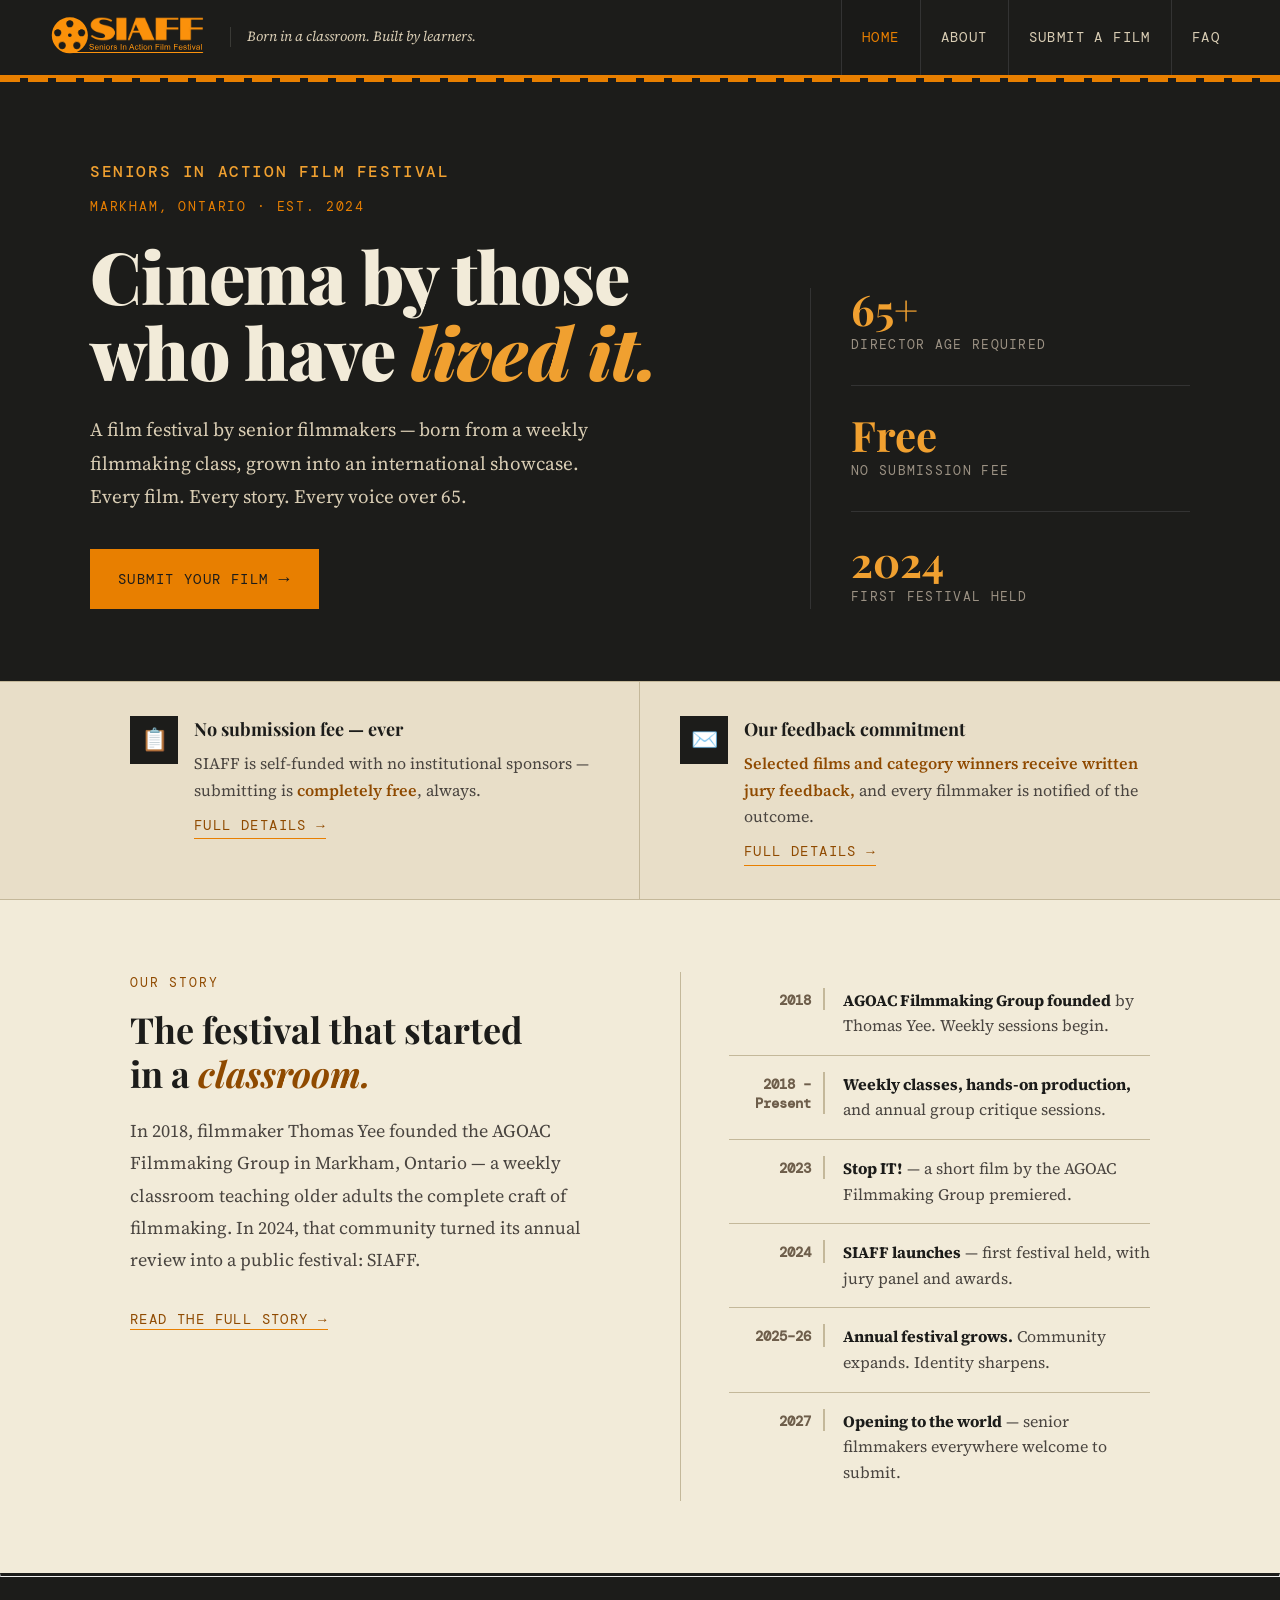
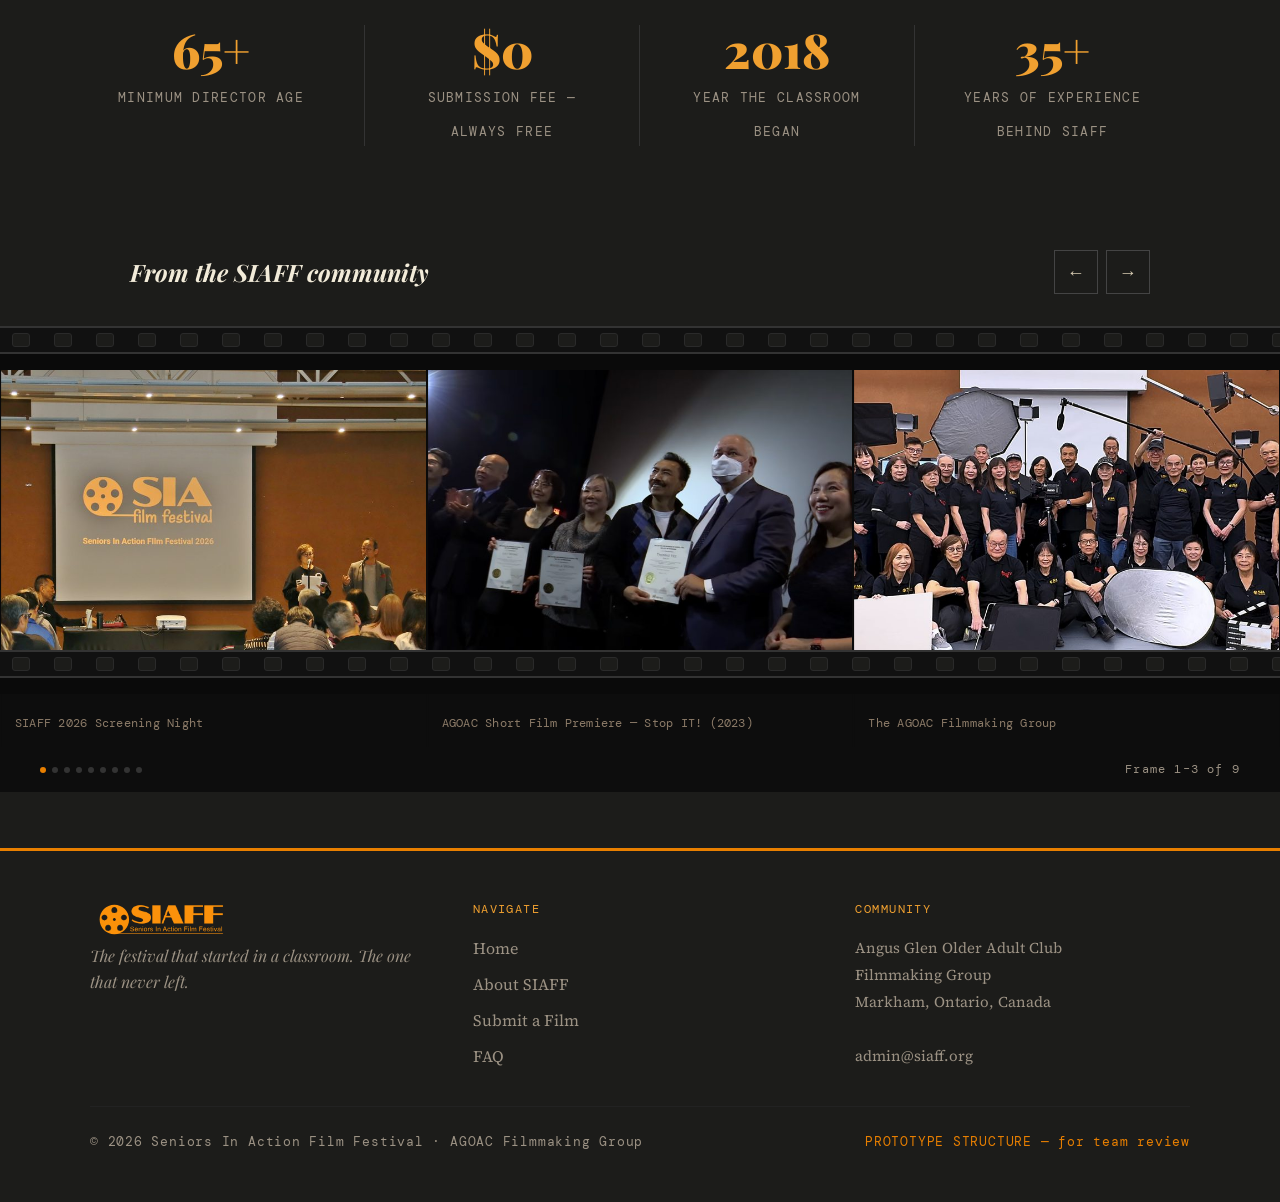
==== index.html @ c7a8f8a9 "Move carousel captions out of the perforated filmstrip zone Captions previously lived inside .film-f" ====
<!DOCTYPE html>
<html lang="en">
<head>
<meta charset="UTF-8">
<meta name="viewport" content="width=device-width, initial-scale=1.0">
<title>SIAFF — Seniors In Action Film Festival</title>
<link rel="preconnect" href="https://fonts.googleapis.com">
<link href="https://fonts.googleapis.com/css2?family=Playfair+Display:ital,wght@0,400;0,700;0,900;1,400;1,700&family=Source+Serif+4:ital,wght@0,300;0,400;0,600;1,300;1,400&family=DM+Mono:wght@400;500&display=swap" rel="stylesheet">
<link rel="icon" type="image/svg+xml" href="images/favicon.svg">
<link rel="icon" type="image/png" sizes="32x32" href="images/favicon-32.png">
<link rel="icon" type="image/png" sizes="16x16" href="images/favicon-16.png">
<link rel="apple-touch-icon" href="images/apple-touch-icon.png">
<link rel="stylesheet" href="style.css">
</head>
<body>

<nav>
  <div class="nav-brand">
  <a href="index.html" class="nav-logo">
    <img src="images/logo.svg" alt="SIAFF logo" loading="lazy">
  </a>
    <span class="nav-tagline">Born in a classroom. Built by learners.</span>
  </div>

  <button class="nav-toggle" id="navToggle" onclick="toggleNav()" aria-label="Open menu" aria-expanded="false" aria-controls="navLinks">
    <span class="nav-toggle-bar"></span>
    <span class="nav-toggle-bar"></span>
    <span class="nav-toggle-bar"></span>
  </button>

  <ul class="nav-links" id="navLinks">
    <li><a href="index.html" id="nav-home" class="active">Home</a></li>
    <li><a href="about.html" id="nav-about">About</a></li>
    <li><a href="submit.html" id="nav-submit">Submit a Film</a></li>
    <li><a href="faq.html" id="nav-faq">FAQ</a></li>
  </ul>
</nav>


  <!-- Hero -->
  <div class="hero">
    <div class="hero-inner">
      <div>
        <div class="hero-name">Seniors In Action Film Festival</div>
        <div class="hero-tag">Markham, Ontario · Est. 2024</div>
        <h1 class="hero-h1">Cinema by those<br>who have <em>lived it.</em></h1>
        <p class="hero-body">A film festival by senior filmmakers — born from a weekly filmmaking class, grown into an international showcase. Every film. Every story. Every voice over 65.</p>
        <a class="hero-cta" href="submit.html">
          Submit your film <span class="hero-cta-arrow">→</span>
        </a>
      </div>
      <div class="hero-aside">
        <div class="hero-fact">
          <span class="hero-fact-num">65+</span>
          <span class="hero-fact-label">Director age required</span>
        </div>
        <hr class="hero-divider">
        <div class="hero-fact">
          <span class="hero-fact-num">Free</span>
          <span class="hero-fact-label">No submission fee</span>
        </div>
        <hr class="hero-divider">
        <div class="hero-fact">
          <span class="hero-fact-num">2024</span>
          <span class="hero-fact-label">First festival held</span>
        </div>
      </div>
    </div>
  </div>

  <!-- Honest notices -->
  <div class="notices">
    <div class="notices-inner">
      <div class="notice">
        <div class="notice-icon">📋</div>
        <div>
          <div class="notice-title">No submission fee — ever</div>
          <div class="notice-body">SIAFF is self-funded with no institutional sponsors — submitting is <strong>completely free</strong>, always.</div>
          <a class="text-link" href="submit.html#submission-fee">Full details →</a>
        </div>
      </div>
      <div class="notice">
        <div class="notice-icon">✉️</div>
        <div>
          <div class="notice-title">Our feedback commitment</div>
          <div class="notice-body"><strong>Selected films and category winners receive written jury feedback,</strong> and every filmmaker is notified of the outcome.</div>
          <a class="text-link" href="submit.html#filmmaker-feedback">Full details →</a>
        </div>
      </div>
    </div>
  </div>

  <!-- About strip -->
  <div class="about-strip-wrapper">
  <div class="about-strip">
    <div class="about-strip-left">
      <span class="eyebrow">Our story</span>
      <h2 class="about-strip-h2">The festival that started<br>in a <em>classroom.</em></h2>
      <p class="about-strip-body">In 2018, filmmaker Thomas Yee founded the AGOAC Filmmaking Group in Markham, Ontario — a weekly classroom teaching older adults the complete craft of filmmaking. In 2024, that community turned its annual review into a public festival: SIAFF.</p>
      <a class="text-link" href="about.html">Read the full story →</a>
    </div>
    <div class="about-strip-right">
      <div class="milestone-list">
        <div class="milestone">
          <span class="milestone-year">2018</span>
          <span class="milestone-text"><strong>AGOAC Filmmaking Group founded</strong> by Thomas Yee. Weekly sessions begin.</span>
        </div>
        <div class="milestone">
          <span class="milestone-year">2018 – Present</span>
          <span class="milestone-text"><strong>Weekly classes, hands-on production,</strong> and annual group critique sessions.</span>
        </div>
        <div class="milestone">
          <span class="milestone-year">2023</span>
          <span class="milestone-text"><strong>Stop IT!</strong> — a short film by the AGOAC Filmmaking Group premiered.</span>
        </div>
        <div class="milestone">
          <span class="milestone-year">2024</span>
          <span class="milestone-text"><strong>SIAFF launches</strong> — first festival held, with jury panel and awards.</span>
        </div>
        <div class="milestone">
          <span class="milestone-year">2025–26</span>
          <span class="milestone-text"><strong>Annual festival grows.</strong> Community expands. Identity sharpens.</span>
        </div>
        <div class="milestone">
          <span class="milestone-year">2027</span>
          <span class="milestone-text"><strong>Opening to the world</strong> — senior filmmakers everywhere welcome to submit.</span>
        </div>
      </div>
    </div>
  </div>
  </div><!-- /about-strip-wrapper -->

  <hr class="rule-heavy">

  <!-- Facts band -->
  <div class="facts-band">
    <div class="facts-inner">
      <div class="fact-item">
        <span class="fact-num">65+</span>
        <span class="fact-label">Minimum director age</span>
      </div>
      <div class="fact-item">
        <span class="fact-num">$0</span>
        <span class="fact-label">Submission fee — always free</span>
      </div>
      <div class="fact-item">
        <span class="fact-num">2018</span>
        <span class="fact-label">Year the classroom began</span>
      </div>
      <div class="fact-item">
        <span class="fact-num">35+</span>
        <span class="fact-label">Years of experience behind SIAFF</span>
      </div>
    </div>
  </div>

</div><!-- /facts-band -->

  <!-- Film strip carousel -->
  <div class="filmstrip-section">
    <div class="filmstrip-label">
      <span class="filmstrip-title">From the SIAFF community</span>
      <div class="filmstrip-controls">
        <button class="filmstrip-btn" onclick="stripPrev()" aria-label="Previous photo">←</button>
        <button class="filmstrip-btn" onclick="stripNext()" aria-label="Next photo">→</button>
      </div>
    </div>

    <div class="strip-track">
      <!-- Sprockets top -->
      <div class="sprockets" id="sprockets-top"></div>

      <!-- Frames -->
      <div class="frames-viewport">
        <div class="frames-track" id="framesTrack">
          <div class="film-frame">
            <div class="film-frame-inner">
              <div class="film-frame-image" style="background:#111;">
                <img src="images/frame-01-siaff-2026-screening-night.jpg" alt="SIAFF 2026 Screening Night" loading="lazy">
              </div>
            </div>
          </div>
          <div class="film-frame">
            <div class="film-frame-inner">
              <div class="film-frame-image" style="background:#111;">
                <img src="images/frame-02-agoac-short-film-premiere-stop-it-2023.jpg" alt="AGOAC Short Film Premiere — Stop IT! (2023)" loading="lazy">
              </div>
            </div>
          </div>
          <div class="film-frame">
            <div class="film-frame-inner">
              <div class="film-frame-image" style="background:#111;">
                <img src="images/frame-03-the-agoac-filmmaking-group.jpg" alt="The AGOAC Filmmaking Group" loading="lazy">
              </div>
            </div>
          </div>
          <div class="film-frame">
            <div class="film-frame-inner">
              <div class="film-frame-image" style="background:#111;">
                <img src="images/frame-04-siaff-award-ceremony.jpg" alt="SIAFF Award Ceremony" loading="lazy">
              </div>
            </div>
          </div>
          <div class="film-frame">
            <div class="film-frame-inner">
              <div class="film-frame-image" style="background:#111;">
                <img src="images/frame-05-siaff-2024-public-screening.jpg" alt="SIAFF 2024 — Public Screening" loading="lazy">
              </div>
            </div>
          </div>
          <div class="film-frame">
            <div class="film-frame-inner">
              <div class="film-frame-image" style="background:#111;">
                <img src="images/frame-06-weekly-filmmaking-class.jpg" alt="Weekly Filmmaking Class" loading="lazy">
              </div>
            </div>
          </div>
          <div class="film-frame">
            <div class="film-frame-inner">
              <div class="film-frame-image" style="background:#111;">
                <img src="images/frame-07-story-development-session.jpg" alt="Story Development Session" loading="lazy">
              </div>
            </div>
          </div>
          <div class="film-frame">
            <div class="film-frame-inner">
              <div class="film-frame-image" style="background:#111;">
                <img src="images/frame-08-on-location-production-day.jpg" alt="On Location — Production Day" loading="lazy">
              </div>
            </div>
          </div>
          <div class="film-frame">
            <div class="film-frame-inner">
              <div class="film-frame-image" style="background:#111;">
                <img src="images/frame-09-on-location-behind-the-scenes.jpg" alt="On Location — Behind the Scenes" loading="lazy">
              </div>
            </div>
          </div>
        </div>
        <!-- Sprockets bottom -->
        <div class="sprockets" id="sprockets-bottom"></div>
      </div>

      <!-- Captions -->
      <div class="captions-viewport">
        <div class="captions-track" id="captionsTrack">
          <div class="frame-caption"><span class="frame-caption-text">SIAFF 2026 Screening Night</span></div>
          <div class="frame-caption"><span class="frame-caption-text">AGOAC Short Film Premiere — Stop IT! (2023)</span></div>
          <div class="frame-caption"><span class="frame-caption-text">The AGOAC Filmmaking Group</span></div>
          <div class="frame-caption"><span class="frame-caption-text">SIAFF Award Ceremony</span></div>
          <div class="frame-caption"><span class="frame-caption-text">SIAFF 2024 — Public Screening</span></div>
          <div class="frame-caption"><span class="frame-caption-text">Weekly Filmmaking Class</span></div>
          <div class="frame-caption"><span class="frame-caption-text">Story Development Session</span></div>
          <div class="frame-caption"><span class="frame-caption-text">On Location — Production Day</span></div>
          <div class="frame-caption"><span class="frame-caption-text">On Location — Behind the Scenes</span></div>
        </div>
      </div>
    </div>

    <div class="strip-counter">
      <div class="counter-dots" id="counterDots"></div>
      <span class="counter-text" id="counterText">Frame 1–3 of 6</span>
    </div>
  </div>

<footer>
  <div class="footer-inner">
    <div class="footer-brand">
      <img src="images/logo.svg" alt="SIAFF logo" loading="lazy">
      <p class="footer-tagline">The festival that started in a classroom. The one that never left.</p>
    </div>
    <div>
      <div class="footer-col-title">Navigate</div>
      <div class="footer-links">
        <a href="index.html">Home</a>
        <a href="about.html">About SIAFF</a>
        <a href="submit.html">Submit a Film</a>
        <a href="faq.html">FAQ</a>
      </div>
    </div>
    <div>
      <div class="footer-col-title">Community</div>
      <address class="footer-address">
        Angus Glen Older Adult Club<br>
        Filmmaking Group<br>
        Markham, Ontario, Canada<br>
        <br>
        admin@siaff.org
      </address>
    </div>
  </div>
  <div class="footer-bottom">
    <span class="footer-copy">© 2026 Seniors In Action Film Festival · AGOAC Filmmaking Group</span>
    <span class="footer-prototype">PROTOTYPE STRUCTURE — for team review</span>
  </div>
</footer>
<script src="script.js"></script>
</body>
</html>
---- style.css ----
/* ── RESET & BASE ───────────────────────────────── */
*, *::before, *::after { box-sizing: border-box; margin: 0; padding: 0; }

:root {
  --paper:    #F2EBD9;
  --paper2:   #E8DEC8;
  --paper3:   #D9CDB4;
  --ink:      #1C1C1A;
  --ink2:     #4A4540;
  --ink3:     #8C7B68;
  --red:      #E87F00;
  --red2:     #C46A00;
  --red3:     #8F4A00;
  --footer-text: #9C9284;
  --muted-text: #6E5E4B;
  --warm:     #8C7355;
  --warm2:    #F0A030;
  --rule:     #C4B89A;
  --serif:    'Playfair Display', Georgia, serif;
  --body:     'Source Serif 4', Georgia, serif;
  --mono:     'DM Mono', monospace;
}

html { scroll-behavior: smooth; }

.sr-only {
  position: absolute;
  width: 1px;
  height: 1px;
  padding: 0;
  margin: -1px;
  overflow: hidden;
  clip: rect(0, 0, 0, 0);
  white-space: nowrap;
  border: 0;
}

body {
  font-family: var(--body);
  background: var(--paper);
  color: var(--ink);
  font-size: 19px;
  line-height: 1.75;
  -webkit-font-smoothing: antialiased;
}

/* ── NAVIGATION ─────────────────────────────────── */
nav {
  background: var(--ink);
  padding: 0 40px;
  display: flex;
  align-items: center;
  justify-content: space-between;
  position: sticky;
  top: 0;
  z-index: 100;
  border-bottom: 3px solid var(--red); min-height: 74px;
}

.nav-brand {
  display: flex;
  align-items: center;
  gap: 16px;
  padding: 10px 0;
  min-width: 0;
}

.nav-logo {
  display: flex;
  align-items: center;
  flex-shrink: 0;
}

.nav-logo img {
  height: 54px;
  width: auto;
  display: block;
}

.nav-tagline {
  font-family: var(--body);
  font-style: italic;
  font-size: 14px;
  color: var(--paper3);
  border-left: 1px solid #3a3a36;
  padding-left: 16px;
  line-height: 1.4;
  white-space: nowrap;
  overflow: hidden;
  text-overflow: ellipsis;
  min-width: 0;
  max-width: 460px;
}

.nav-logo-main {
  font-family: var(--mono);
  font-size: 22px;
  font-weight: 500;
  color: var(--paper);
  letter-spacing: 0.12em;
  line-height: 1;
}

.nav-logo-sub {
  font-family: var(--body);
  font-size: 12px;
  color: var(--warm2);
  letter-spacing: 0.08em;
  text-transform: uppercase;
  margin-top: 3px;
}

.nav-toggle {
  display: none;
  flex-direction: column;
  justify-content: center;
  align-items: center;
  gap: 5px;
  width: 44px;
  height: 44px;
  background: transparent;
  border: 1px solid #3a3a36;
  cursor: pointer;
  flex-shrink: 0;
  transition: border-color 0.2s;
}
.nav-toggle:hover { border-color: var(--red); }
.nav-toggle-bar {
  width: 20px;
  height: 2px;
  background: var(--paper3);
  transition: all 0.25s ease;
}
.nav-toggle.open .nav-toggle-bar:nth-child(1) { transform: translateY(7px) rotate(45deg); }
.nav-toggle.open .nav-toggle-bar:nth-child(2) { opacity: 0; }
.nav-toggle.open .nav-toggle-bar:nth-child(3) { transform: translateY(-7px) rotate(-45deg); }

.nav-links {
  display: flex;
  gap: 0;
  list-style: none;
}

.nav-links a {
  display: block;
  padding: 25px 20px;
  font-family: var(--mono);
  font-size: 14px;
  letter-spacing: 0.1em;
  text-transform: uppercase;
  color: var(--paper3);
  text-decoration: none;
  transition: color 0.2s, background 0.2s;
  border-left: 1px solid #333;
}

.nav-links a:hover,
.nav-links a.active {
  color: var(--red);
  background: #1a1a18;
}

/* ── PAGE SYSTEM ────────────────────────────────── */
.page { display: none; }
.page.active { display: block; }

/* ── SECTION UTILITY ────────────────────────────── */
.section { padding: 72px 40px; max-width: 1100px; margin: 0 auto; }
.section-narrow { max-width: 720px; }
.rule { border: none; border-top: 1px solid var(--rule); margin: 48px 0; }
.rule-heavy { border-top: 3px solid var(--ink); margin: 0; }
.eyebrow {
  font-family: var(--mono);
  font-size: 13px;
  letter-spacing: 0.14em;
  text-transform: uppercase;
  color: var(--red3);
  margin-bottom: 14px;
  display: block;
}

/* ── HOME — HERO ────────────────────────────────── */
.hero {
  background: var(--ink);
  padding: 80px 40px 72px;
  position: relative;
  overflow: hidden;
}

.hero::before {
  content: '';
  position: absolute;
  top: 0; left: 0; right: 0;
  height: 4px;
  background: repeating-linear-gradient(
    90deg,
    var(--red) 0px,
    var(--red) 20px,
    transparent 20px,
    transparent 28px
  );
}

.hero-inner {
  max-width: 1100px;
  margin: 0 auto;
  display: grid;
  grid-template-columns: 1fr 380px;
  gap: 80px;
  align-items: end;
}

.hero-name {
  font-family: var(--mono);
  font-size: 16px;
  font-weight: 500;
  letter-spacing: 0.1em;
  text-transform: uppercase;
  color: var(--warm2);
  margin-bottom: 10px;
}

.hero-tag {
  font-family: var(--mono);
  font-size: 13px;
  letter-spacing: 0.14em;
  text-transform: uppercase;
  color: var(--red);
  margin-bottom: 20px;
}

.hero-h1 {
  font-family: var(--serif);
  font-size: clamp(42px, 6vw, 72px);
  font-weight: 900;
  color: var(--paper);
  line-height: 1.05;
  letter-spacing: -0.01em;
  margin-bottom: 24px;
}

.hero-h1 em {
  font-style: italic;
  color: var(--warm2);
}

.hero-body {
  font-size: 19px;
  color: var(--paper3);
  line-height: 1.75;
  max-width: 520px;
  margin-bottom: 36px;
}

.hero-cta {
  display: inline-flex;
  align-items: center;
  gap: 10px;
  background: var(--red);
  color: var(--ink);
  padding: 14px 28px;
  font-family: var(--mono);
  font-size: 14px;
  letter-spacing: 0.1em;
  text-transform: uppercase;
  text-decoration: none;
  transition: background 0.2s;
  cursor: pointer;
  border: none;
}

.hero-cta:hover { background: var(--red2); }
.hero-cta-arrow { font-size: 18px; }

.section-cta { margin-top: 24px; }
.section-cta p {
  font-size: 18px;
  color: var(--ink2);
  margin-bottom: 16px;
}

.hero-aside {
  border-left: 1px solid #333;
  padding-left: 40px;
  display: flex;
  flex-direction: column;
  gap: 28px;
}

.hero-fact {
  display: flex;
  flex-direction: column;
  gap: 4px;
}

.hero-fact-num {
  font-family: var(--serif);
  font-size: 42px;
  font-weight: 700;
  color: var(--warm2);
  line-height: 1;
}

.hero-fact-label {
  font-family: var(--mono);
  font-size: 13px;
  letter-spacing: 0.1em;
  text-transform: uppercase;
  color: var(--footer-text);
}

.hero-divider {
  border: none;
  border-top: 1px solid #333;
}

/* ── HOME — NOTICES ─────────────────────────────── */
.notices {
  background: var(--paper2);
  border-top: 1px solid var(--rule);
  border-bottom: 1px solid var(--rule);
}

.notices-inner {
  max-width: 1100px;
  margin: 0 auto;
  padding: 0 40px;
  display: grid;
  grid-template-columns: 1fr 1fr;
}

.notice {
  padding: 32px 0;
  display: grid;
  grid-template-columns: 48px 1fr;
  gap: 16px;
  align-items: start;
}

.notice:first-child {
  border-right: 1px solid var(--rule);
  padding-right: 40px;
}

.notice:last-child {
  padding-left: 40px;
}

.notice-icon {
  width: 48px;
  height: 48px;
  background: var(--ink);
  display: flex;
  align-items: center;
  justify-content: center;
  font-size: 22px;
  flex-shrink: 0;
  margin-top: 2px;
}

.notice-title {
  font-family: var(--serif);
  font-size: 18px;
  font-weight: 700;
  color: var(--ink);
  margin-bottom: 5px;
}

.notice-body {
  font-size: 16px;
  color: var(--ink2);
  line-height: 1.65;
  font-family: var(--body);
}

.notice-body strong { color: var(--red3); font-weight: 600; }

/* ── HOME — FILMSTRIP CAROUSEL ──────────────────── */
.filmstrip-section {
  background: var(--ink);
  padding: 56px 0;
  overflow: hidden;
}

.filmstrip-label {
  max-width: 1100px;
  margin: 0 auto 32px;
  padding: 0 40px;
  display: flex;
  align-items: center;
  justify-content: space-between;
}

.filmstrip-title {
  font-family: var(--serif);
  font-size: 24px;
  font-weight: 700;
  color: var(--paper);
  font-style: italic;
}

.filmstrip-controls {
  display: flex;
  gap: 8px;
}

.filmstrip-btn {
  width: 44px;
  height: 44px;
  background: transparent;
  border: 1px solid #444;
  color: var(--paper3);
  font-size: 18px;
  cursor: pointer;
  display: flex;
  align-items: center;
  justify-content: center;
  transition: all 0.2s;
  font-family: var(--mono);
}

.filmstrip-btn:hover {
  background: var(--red);
  border-color: var(--red);
  color: var(--ink);
}

/* The film strip track */
.strip-track {
  position: relative;
  overflow: hidden;
}

/* Sprocket holes top */
.sprockets {
  height: 28px;
  background: #111;
  display: flex;
  align-items: center;
  padding: 0 12px;
  gap: 0;
  border-top: 2px solid #333;
  border-bottom: 2px solid #333;
}

.sprocket-hole {
  width: 18px;
  height: 14px;
  background: var(--ink);
  border-radius: 3px;
  margin-right: 24px;
  border: 1px solid #2a2a2a;
  flex-shrink: 0;
}

/* Frames container */
.frames-viewport {
  overflow: hidden;
  background: #0a0a0a;
  padding: 16px 0;
  touch-action: pan-y;
  cursor: grab;
}

.frames-viewport.dragging {
  cursor: grabbing;
}

.frames-track {
  display: flex;
  gap: 0;
  transition: transform 0.5s cubic-bezier(0.25, 0.1, 0.25, 1);
  user-select: none;
}

.frames-track img {
  -webkit-user-drag: none;
  user-drag: none;
  pointer-events: none;
}

.film-frame {
  flex-shrink: 0;
  width: calc(33.333% - 2px);
  margin: 0 1px;
  position: relative;
  overflow: hidden;
  background: #111;
}

.film-frame-inner {
  width: 100%;
  padding-bottom: 66%;
  position: relative;
  overflow: hidden;
}

.film-frame-image {
  position: absolute;
  inset: 0;
  display: flex;
  align-items: center;
  justify-content: center;
  font-family: var(--mono);
  font-size: 13px;
  color: #444;
  letter-spacing: 0.1em;
  text-align: center;
  background: #111;
  transition: transform 0.4s ease;
}

.film-frame-image img {
  width: 100%;
  height: 100%;
  object-fit: cover;
  display: block;
}

.film-frame:hover .film-frame-image {
  transform: scale(1.03);
}

/* Placeholder frame visuals */
.frame-placeholder {
  width: 100%;
  height: 100%;
  position: absolute;
  inset: 0;
  display: flex;
  flex-direction: column;
  align-items: center;
  justify-content: center;
  gap: 12px;
}

.fp-1 { background: linear-gradient(135deg, #1a1008 0%, #2a1a0a 100%); }
.fp-2 { background: linear-gradient(135deg, #080e1a 0%, #0a1520 100%); }
.fp-3 { background: linear-gradient(135deg, #0a100a 0%, #121a10 100%); }
.fp-4 { background: linear-gradient(135deg, #1a0808 0%, #200a0a 100%); }
.fp-5 { background: linear-gradient(135deg, #100a18 0%, #180e20 100%); }
.fp-6 { background: linear-gradient(135deg, #181008 0%, #221808 100%); }

.fp-icon { font-size: 32px; opacity: 0.4; }
.fp-label {
  font-family: var(--mono);
  font-size: 12px;
  letter-spacing: 0.1em;
  text-transform: uppercase;
  color: #666;
  text-align: center;
  line-height: 1.5;
  padding: 0 16px;
}

/* Captions container -- separate scrolling row below the sprocket
   band, kept in sync with .frames-track's transform by script.js so
   each caption always lines up with its matching photo. */
.captions-viewport {
  overflow: hidden;
  background: #0d0d0d;
}

.captions-track {
  display: flex;
  gap: 0;
  transition: transform 0.5s cubic-bezier(0.25, 0.1, 0.25, 1);
  user-select: none;
}

.frame-caption {
  flex-shrink: 0;
  width: calc(33.333% - 2px);
  margin: 0 1px;
  padding: 10px 14px;
  background: #0d0d0d;
}

.frame-caption-text {
  font-family: var(--mono);
  font-size: 12px;
  color: var(--ink3);
  letter-spacing: 0.02em;
}

/* Frame counter */
.strip-counter {
  padding: 12px 40px;
  display: flex;
  align-items: center;
  gap: 12px;
  background: #0d0d0d;
}

.counter-dots {
  display: flex;
  gap: 6px;
}

.counter-dot {
  width: 6px;
  height: 6px;
  border-radius: 50%;
  background: #333;
  transition: background 0.3s;
  cursor: pointer;
}

.counter-dot.active { background: var(--red); }

.counter-text {
  font-family: var(--mono);
  font-size: 12px;
  color: var(--footer-text);
  letter-spacing: 0.1em;
  margin-left: auto;
}

/* ── HOME — ABOUT STRIP ─────────────────────────── */
.about-strip-wrapper {
  background: var(--paper);
  width: 100%;
}

.about-strip {
  padding: 72px 40px;
  max-width: 1100px;
  margin: 0 auto;
  display: grid;
  grid-template-columns: 1fr 1fr;
  gap: 80px;
  align-items: start;
}

.about-strip-left { min-width: 0; }

.about-strip-h2 {
  font-family: var(--serif);
  font-size: 36px;
  font-weight: 700;
  color: var(--ink);
  line-height: 1.2;
  margin-bottom: 20px;
}

.about-strip-h2 em {
  font-style: italic;
  color: var(--red3);
}

.about-strip-body {
  font-size: 18px;
  color: var(--ink2);
  line-height: 1.8;
  margin-bottom: 24px;
}

.text-link {
  font-family: var(--mono);
  font-size: 14px;
  letter-spacing: 0.1em;
  text-transform: uppercase;
  color: var(--red3);
  text-decoration: none;
  cursor: pointer;
  border-bottom: 1px solid var(--red);
  padding-bottom: 1px;
  transition: color 0.2s;
}

.text-link:hover { color: var(--red2); }

.notice .text-link { display: inline-block; margin-top: 10px; }

.about-strip-right {
  border-left: 1px solid var(--rule);
  padding-left: 48px;
  min-width: 0;
}

.milestone-list { display: flex; flex-direction: column; gap: 0; width: 100%; }

.milestone {
  display: grid;
  grid-template-columns: 96px 1fr;
  gap: 0;
  padding: 16px 0;
  border-bottom: 1px solid var(--rule);
  align-items: start;
  width: 100%;
  box-sizing: border-box;
}

.milestone:last-child { border-bottom: none; }

.milestone-year {
  font-family: var(--mono);
  font-size: 14px;
  font-weight: 600;
  color: var(--muted-text);
  padding-top: 3px;
  border-right: 2px solid var(--rule);
  padding-right: 12px;
  text-align: right;
  white-space: normal;
  line-height: 1.4;
  flex-shrink: 0;
}

.milestone-text {
  font-size: 16px;
  color: var(--ink2);
  line-height: 1.6;
  padding-left: 18px;
  display: block;
  min-width: 0;
}

.milestone-text strong { color: var(--ink); font-weight: 700; }

/* ── HOME — QUICK FACTS ─────────────────────────── */
.facts-band {
  background: var(--ink);
  padding: 48px 40px;
}

.facts-inner {
  max-width: 1100px;
  margin: 0 auto;
  display: grid;
  grid-template-columns: repeat(4, 1fr);
  gap: 0;
}

.fact-item {
  padding: 0 32px;
  border-right: 1px solid #333;
  text-align: center;
}

.fact-item:first-child { padding-left: 0; }
.fact-item:last-child { border-right: none; }

.fact-num {
  font-family: var(--serif);
  font-size: 48px;
  font-weight: 900;
  color: var(--warm2);
  line-height: 1;
  margin-bottom: 6px;
  display: block;
}

.fact-label {
  font-family: var(--mono);
  font-size: 13px;
  letter-spacing: 0.1em;
  text-transform: uppercase;
  color: var(--footer-text);
  line-height: 1.5;
}

/* ── ABOUT PAGE ─────────────────────────────────── */
.about-hero {
  background: var(--paper2);
  border-bottom: 3px solid var(--ink);
  padding: 72px 40px 64px;
}

.about-hero-inner {
  max-width: 1100px;
  margin: 0 auto;
}

.about-hero-h1 {
  font-family: var(--serif);
  font-size: clamp(36px, 5vw, 64px);
  font-weight: 900;
  color: var(--ink);
  line-height: 1.1;
  margin-bottom: 16px;
}

.about-hero-h1 em {
  font-style: italic;
  color: var(--red3);
}

.about-hero-sub {
  font-size: 21px;
  color: var(--ink2);
  max-width: 640px;
  line-height: 1.7;
  font-style: italic;
}

/* Two-column layout for About body */
.about-body {
  max-width: 1100px;
  margin: 0 auto;
  padding: 72px 40px;
  display: grid;
  grid-template-columns: 2fr 1fr;
  gap: 80px;
  align-items: start;
}

.about-prose {
  min-width: 0;
}

.about-prose h2 {
  font-family: var(--serif);
  font-size: 28px;
  font-weight: 700;
  color: var(--ink);
  line-height: 1.25;
  margin-bottom: 16px;
  margin-top: 48px;
}

.about-prose h2:first-child { margin-top: 0; }

.about-prose p {
  font-size: 18px;
  color: var(--ink2);
  line-height: 1.85;
  margin-bottom: 18px;
}

.about-prose p em {
  font-style: italic;
  color: var(--ink);
}

.about-prose p strong {
  color: var(--ink);
  font-weight: 600;
}

.pullquote {
  border-left: 4px solid var(--red);
  padding: 20px 24px;
  margin: 36px 0;
  background: var(--paper2);
}

.pullquote-text {
  font-family: var(--serif);
  font-size: 22px;
  font-style: italic;
  color: var(--ink);
  line-height: 1.5;
}

/* About sidebar */
.about-sidebar { min-width: 0; }

.sidebar-card {
  background: var(--ink);
  padding: 28px;
  margin-bottom: 20px;
}

.sidebar-card-title {
  font-family: var(--mono);
  font-size: 13px;
  letter-spacing: 0.12em;
  text-transform: uppercase;
  color: var(--warm2);
  margin-bottom: 14px;
}

.sidebar-card-body {
  font-size: 16px;
  color: var(--paper3);
  line-height: 1.7;
}

.sidebar-card-body strong { color: var(--paper); }

.values-list { display: flex; flex-direction: column; gap: 0; }

.value-item {
  padding: 14px 0;
  border-bottom: 1px solid #333;
  display: grid;
  grid-template-columns: 20px 1fr;
  gap: 10px;
  align-items: start;
}

.value-item:last-child { border-bottom: none; }
.value-dot { color: var(--red); margin-top: 4px; font-size: 14px; }
.value-text { font-size: 15px; color: var(--paper3); line-height: 1.6; }
.value-text strong { color: var(--warm2); font-weight: 500; }

/* ── SUBMIT PAGE ────────────────────────────────── */
.submit-hero {
  background: var(--red);
  padding: 64px 40px;
}

.submit-hero-inner { max-width: 1100px; margin: 0 auto; }

.submit-hero-h1 {
  font-family: var(--serif);
  font-size: clamp(32px, 4vw, 56px);
  font-weight: 900;
  color: var(--ink);
  line-height: 1.1;
  margin-bottom: 12px;
}

.submit-hero-sub {
  font-size: 19px;
  color: rgba(28, 28, 26, 0.85);
  max-width: 560px;
  line-height: 1.7;
}

/* Honest notices — prominent */
.honest-notices {
  background: var(--ink);
  padding: 40px;
}

.honest-inner {
  max-width: 1100px;
  margin: 0 auto;
  display: grid;
  grid-template-columns: 1fr 1fr;
  gap: 2px;
}

.honest-card {
  background: #1a1a18;
  padding: 28px 32px;
  min-width: 0;
  scroll-margin-top: 90px;
}

.honest-card-eye {
  font-family: var(--mono);
  font-size: 12px;
  letter-spacing: 0.12em;
  text-transform: uppercase;
  color: var(--warm2);
  margin-bottom: 10px;
}

.honest-card-title {
  font-family: var(--serif);
  font-size: 22px;
  font-weight: 700;
  color: var(--paper);
  margin-bottom: 10px;
  line-height: 1.3;
}

.honest-card-body {
  font-size: 16px;
  color: #888;
  line-height: 1.75;
}

.honest-card-body em { color: var(--warm2); font-style: normal; }

/* Submit body */
.submit-body {
  max-width: 1100px;
  margin: 0 auto;
  padding: 64px 40px;
  display: grid;
  grid-template-columns: 1fr 360px;
  gap: 72px;
  align-items: start;
}

.submit-main {
  min-width: 0;
}

.submit-main h2 {
  font-family: var(--serif);
  font-size: 26px;
  font-weight: 700;
  color: var(--ink);
  margin-bottom: 16px;
  margin-top: 48px;
  padding-bottom: 12px;
  border-bottom: 1px solid var(--rule);
}

.submit-main h2:first-child { margin-top: 0; }

.submit-main p {
  font-size: 17px;
  color: var(--ink2);
  line-height: 1.8;
  margin-bottom: 16px;
}

.submit-main p strong { color: var(--ink); }

/* Criteria list */
.criteria-list { display: flex; flex-direction: column; gap: 0; margin-bottom: 24px; }

.criteria-item {
  display: grid;
  grid-template-columns: 28px 1fr;
  gap: 12px;
  padding: 14px 0;
  border-bottom: 1px solid var(--rule);
  align-items: start;
}

.criteria-item:last-child { border-bottom: none; }

.criteria-marker {
  width: 22px;
  height: 22px;
  background: var(--ink);
  display: flex;
  align-items: center;
  justify-content: center;
  font-family: var(--mono);
  font-size: 12px;
  color: var(--warm2);
  flex-shrink: 0;
  margin-top: 2px;
}

.criteria-content { min-width: 0; }
.criteria-title { font-size: 17px; font-weight: 600; color: var(--ink); margin-bottom: 3px; }
.criteria-body { font-size: 16px; color: var(--ink2); line-height: 1.65; }

/* What senior-centric means */
.sc-branches {
  display: flex;
  flex-direction: column;
  gap: 0;
  border: 1px solid var(--rule);
  margin: 20px 0 24px;
}

.sc-branch {
  padding: 14px 18px;
  border-bottom: 1px solid var(--rule);
  display: grid;
  grid-template-columns: 24px 1fr;
  gap: 12px;
}

.sc-branch:last-child { border-bottom: none; }
.sc-letter {
  font-family: var(--mono);
  font-size: 14px;
  font-weight: 500;
  color: var(--red3);
  padding-top: 2px;
}
.sc-text { font-size: 16px; color: var(--ink2); line-height: 1.65; min-width: 0; }
.sc-text strong { color: var(--ink); }

/* Priority note */
.priority-note {
  background: var(--paper2);
  border-left: 4px solid var(--warm);
  padding: 16px 20px;
  margin: 20px 0;
}

.priority-note-text { font-size: 16px; color: var(--ink2); line-height: 1.7; }
.priority-note-text strong { color: var(--ink); }

/* Submit sidebar */
.submit-sidebar { min-width: 0; }

.submit-box {
  background: var(--ink);
  padding: 32px;
  margin-bottom: 16px;
  position: sticky;
  top: 80px;
}

.submit-box-title {
  font-family: var(--serif);
  font-size: 22px;
  font-weight: 700;
  color: var(--paper);
  margin-bottom: 6px;
}

.submit-box-sub {
  font-size: 15px;
  color: var(--footer-text);
  margin-bottom: 24px;
  font-family: var(--mono);
  letter-spacing: 0.05em;
}

.deadline-list { display: flex; flex-direction: column; gap: 0; margin-bottom: 28px; }

.deadline-item {
  display: grid;
  grid-template-columns: 1fr auto;
  gap: 12px;
  padding: 12px 0;
  border-bottom: 1px solid #2a2a28;
  align-items: center;
}

.deadline-item:last-child { border-bottom: none; }

.deadline-name {
  font-size: 15px;
  color: var(--paper3);
  line-height: 1.4;
  min-width: 0;
}

.deadline-date {
  font-family: var(--mono);
  font-size: 14px;
  color: var(--warm2);
  white-space: nowrap;
}

.submit-btn {
  display: block;
  width: 100%;
  background: var(--red);
  color: var(--ink);
  padding: 16px 24px;
  font-family: var(--mono);
  font-size: 15px;
  letter-spacing: 0.1em;
  text-transform: uppercase;
  text-align: center;
  text-decoration: none;
  cursor: pointer;
  border: none;
  transition: background 0.2s;
  margin-bottom: 12px;
}

.submit-btn:hover { background: var(--red2); }

.submit-note {
  font-size: 14px;
  color: var(--footer-text);
  text-align: center;
  line-height: 1.5;
  font-family: var(--mono);
  letter-spacing: 0.03em;
}

/* ── FOOTER ─────────────────────────────────────── */
footer {
  background: var(--ink);
  border-top: 3px solid var(--red);
  padding: 48px 40px;
}

.footer-inner {
  max-width: 1100px;
  margin: 0 auto;
  display: grid;
  grid-template-columns: 1fr 1fr 1fr;
  gap: 48px;
}

.footer-brand {}

.footer-brand img {
  height: 44px;
  width: auto;
  display: block;
}

.footer-logo {
  font-family: var(--mono);
  font-size: 24px;
  font-weight: 500;
  color: var(--paper);
  letter-spacing: 0.12em;
  margin-bottom: 4px;
}

.footer-logo-sub {
  font-family: var(--body);
  font-size: 13px;
  color: var(--ink3);
  letter-spacing: 0.06em;
  text-transform: uppercase;
  margin-bottom: 16px;
}

.footer-tagline {
  font-family: var(--serif);
  font-size: 16px;
  font-style: italic;
  color: var(--footer-text);
  line-height: 1.6;
}

.footer-col-title {
  font-family: var(--mono);
  font-size: 12px;
  letter-spacing: 0.12em;
  text-transform: uppercase;
  color: var(--warm2);
  margin-bottom: 14px;
}

.footer-links { display: flex; flex-direction: column; gap: 8px; }

.footer-links a {
  font-size: 16px;
  color: var(--footer-text);
  text-decoration: none;
  transition: color 0.2s;
  cursor: pointer;
}

.footer-links a:hover { color: var(--paper3); }

.footer-address {
  font-size: 15px;
  color: var(--footer-text);
  line-height: 1.8;
  font-style: normal;
}

.footer-bottom {
  max-width: 1100px;
  margin: 36px auto 0;
  padding-top: 24px;
  border-top: 1px solid #222;
  display: flex;
  justify-content: space-between;
  align-items: center;
}

.footer-copy {
  font-family: var(--mono);
  font-size: 13px;
  color: var(--footer-text);
  letter-spacing: 0.06em;
}

.footer-prototype {
  font-family: var(--mono);
  font-size: 13px;
  color: var(--red);
  letter-spacing: 0.06em;
}

/* ── RESPONSIVE ─────────────────────────────────── */
@media (max-width: 900px) {
  nav { padding: 0 20px; }
  .hero { padding: 56px 20px 48px; }
  .hero-inner { grid-template-columns: 1fr; gap: 40px; }
  .hero-aside { border-left: none; border-top: 1px solid #333; padding-left: 0; padding-top: 32px; flex-direction: row; flex-wrap: wrap; gap: 24px; }
  .notices-inner { grid-template-columns: 1fr; }
  .notice:first-child { border-right: none; border-bottom: 1px solid var(--rule); padding-right: 0; }
  .notice:last-child { padding-left: 0; }
  .about-strip-wrapper { background: var(--paper); } .about-strip { grid-template-columns: 1fr; gap: 40px; }
  .about-strip-right { border-left: none; padding-left: 0; border-top: 1px solid var(--rule); padding-top: 32px; }
  .facts-inner { grid-template-columns: 1fr 1fr; gap: 24px; }
  .fact-item { border-right: none; padding: 0; text-align: left; }
  .about-body { grid-template-columns: 1fr; gap: 40px; }
  .submit-body { grid-template-columns: 1fr; gap: 40px; }
  .submit-box { position: static; }
  .honest-inner { grid-template-columns: 1fr; }
  .footer-inner { grid-template-columns: 1fr; gap: 32px; }
  .footer-bottom { flex-direction: column; gap: 8px; text-align: center; }
  .film-frame { width: calc(50% - 2px); }
  .frame-caption { width: calc(50% - 2px); }
  .section { padding: 48px 20px; }
  .about-hero { padding: 48px 20px 40px; }
  .submit-hero { padding: 48px 20px; }
}

/* ── FAQ PAGE ───────────────────────────────────── */
.faq-body { padding-top: 64px; }
.faq-group { margin-bottom: 48px; }
.faq-group:last-child { margin-bottom: 0; }
.faq-group-title {
  font-family: var(--mono);
  font-size: 14px;
  letter-spacing: 0.12em;
  text-transform: uppercase;
  color: var(--red3);
  margin-bottom: 12px;
  padding-bottom: 12px;
  border-bottom: 1px solid var(--rule);
}
.faq-list { display: flex; flex-direction: column; }
.faq-item { border-bottom: 1px solid var(--rule); }
.faq-item:last-child { border-bottom: none; }
.faq-question {
  width: 100%;
  display: flex;
  align-items: center;
  justify-content: space-between;
  gap: 16px;
  background: none;
  border: none;
  padding: 18px 2px;
  cursor: pointer;
  text-align: left;
  font-family: var(--serif);
  font-size: 19px;
  font-weight: 600;
  color: var(--ink);
  transition: color 0.2s;
}
.faq-question:hover { color: var(--red3); }
.faq-question-text { line-height: 1.4; }
.faq-toggle {
  font-family: var(--mono);
  font-size: 22px;
  font-weight: 400;
  color: var(--red3);
  flex-shrink: 0;
  transition: transform 0.25s ease;
  line-height: 1;
}
.faq-item.open .faq-toggle { transform: rotate(45deg); }
.faq-answer {
  max-height: 0;
  overflow: hidden;
  transition: max-height 0.3s ease;
}
.faq-item.open .faq-answer { max-height: 300px; }
.faq-answer p {
  font-size: 17px;
  color: var(--ink2);
  line-height: 1.75;
  padding: 0 2px 20px;
  max-width: 640px;
}

/* ── FAQ — AI CHAT WIDGET ───────────────────────── */
.chat-section {
  background: var(--ink);
  padding: 72px 40px;
  margin-top: 24px;
}
.chat-section-inner { max-width: 900px; margin: 0 auto; }
.chat-intro { text-align: center; margin-bottom: 40px; }
.chat-intro-h2 {
  font-family: var(--serif);
  font-size: clamp(28px, 3.5vw, 36px);
  font-weight: 700;
  color: var(--paper);
  margin-bottom: 14px;
}
.chat-intro-h2 em { font-style: italic; color: var(--warm2); }
.chat-intro-body {
  font-size: 17px;
  color: var(--paper3);
  max-width: 560px;
  margin: 0 auto;
  line-height: 1.75;
}
.chat-widget {
  background: #17171799;
  border: 1px solid #333;
  max-width: 640px;
  margin: 0 auto;
}
.chat-header {
  display: flex;
  align-items: center;
  gap: 10px;
  padding: 16px 20px;
  border-bottom: 1px solid #2a2a28;
}
.chat-header-dot {
  width: 8px;
  height: 8px;
  border-radius: 50%;
  background: #4CAF50;
  flex-shrink: 0;
}
.chat-header-title {
  font-family: var(--mono);
  font-size: 15px;
  color: var(--paper);
  letter-spacing: 0.05em;
}
.chat-header-badge {
  margin-left: auto;
  font-family: var(--mono);
  font-size: 12px;
  letter-spacing: 0.08em;
  text-transform: uppercase;
  color: var(--footer-text);
  border: 1px solid #3a3a36;
  padding: 3px 8px;
}
.chat-messages {
  padding: 20px;
  display: flex;
  flex-direction: column;
  gap: 14px;
  max-height: 340px;
  overflow-y: auto;
}
.chat-msg { display: flex; }
.chat-msg.user { justify-content: flex-end; }
.chat-msg-bubble {
  max-width: 82%;
  padding: 12px 16px;
  font-size: 16px;
  line-height: 1.6;
}
.chat-msg.bot .chat-msg-bubble {
  background: #1f1f1d;
  color: var(--paper3);
  border-left: 2px solid var(--red);
}
.chat-msg.user .chat-msg-bubble {
  background: var(--red);
  color: var(--ink);
}
.chat-suggestions {
  display: flex;
  flex-wrap: wrap;
  gap: 8px;
  padding: 0 20px 18px;
}
.chip {
  font-family: var(--mono);
  font-size: 13px;
  letter-spacing: 0.04em;
  color: var(--warm2);
  background: transparent;
  border: 1px solid #3a3a36;
  padding: 13px 12px;
  cursor: pointer;
  transition: all 0.2s;
}
.chip:hover { background: var(--red); border-color: var(--red); color: var(--ink); }
.chat-input-row { display: flex; border-top: 1px solid #2a2a28; }
.chat-input {
  flex: 1;
  min-width: 0;
  background: #0d0d0c;
  border: none;
  padding: 14px 18px;
  font-family: var(--body);
  font-size: 16px;
  color: var(--paper);
}
.chat-input::placeholder { color: var(--footer-text); }
.chat-input:focus { outline: 2px solid var(--red3); outline-offset: 2px; background: #131311; }
.chat-send {
  background: var(--red);
  color: var(--ink);
  border: none;
  padding: 0 24px;
  font-family: var(--mono);
  font-size: 14px;
  letter-spacing: 0.08em;
  text-transform: uppercase;
  cursor: pointer;
  transition: background 0.2s;
  flex-shrink: 0;
}
.chat-send:hover { background: var(--red2); }

/* ── FAQ — CONTACT FORM ─────────────────────────── */
.contact-section {
  background: var(--paper2);
  border-top: 1px solid var(--rule);
  padding: 72px 40px;
}
.contact-inner {
  max-width: 1100px;
  margin: 0 auto;
  display: grid;
  grid-template-columns: 1fr 1fr;
  gap: 80px;
  align-items: start;
}
.contact-left { padding-top: 8px; }
.contact-h2 {
  font-family: var(--serif);
  font-size: clamp(26px, 3.5vw, 32px);
  font-weight: 700;
  color: var(--ink);
  margin-bottom: 16px;
  line-height: 1.2;
}
.contact-h2 em { font-style: italic; color: var(--red3); }
.contact-body {
  font-size: 17px;
  color: var(--ink2);
  line-height: 1.8;
  max-width: 420px;
}
.contact-body strong { color: var(--ink); }
.contact-form {
  background: var(--paper);
  border: 1px solid var(--rule);
  padding: 32px;
  min-width: 0;
}
.form-row { margin-bottom: 18px; }
.form-row:last-of-type { margin-bottom: 24px; }
.form-label {
  display: block;
  font-family: var(--mono);
  font-size: 13px;
  letter-spacing: 0.1em;
  text-transform: uppercase;
  color: var(--muted-text);
  margin-bottom: 8px;
}
.form-input {
  width: 100%;
  background: var(--paper);
  border: 1px solid var(--rule);
  padding: 12px 14px;
  font-family: var(--body);
  font-size: 16px;
  color: var(--ink);
}
.form-input:focus { outline: 2px solid var(--red3); outline-offset: 2px; border-color: var(--red); }
.form-textarea { resize: vertical; min-height: 100px; font-family: var(--body); }
.form-submit {
  display: inline-flex;
  align-items: center;
  gap: 8px;
  background: var(--red);
  color: var(--ink);
  border: none;
  padding: 14px 28px;
  font-family: var(--mono);
  font-size: 14px;
  letter-spacing: 0.1em;
  text-transform: uppercase;
  cursor: pointer;
  transition: background 0.2s;
}
.form-submit:hover { background: var(--red2); }
.form-note {
  font-size: 14px;
  color: var(--muted-text);
  margin-top: 12px;
  font-family: var(--mono);
  letter-spacing: 0.03em;
}

@media (max-width: 900px) {
  .faq-body { padding-top: 40px; }
  .chat-section { padding: 48px 20px; }
  .chat-messages { max-height: 280px; }
  .chat-suggestions { padding: 0 16px 16px; }
  .chat-input { padding: 12px 14px; }
  .contact-section { padding: 48px 20px; }
  .contact-inner { grid-template-columns: 1fr; gap: 32px; }
  .contact-form { padding: 24px; }
}

/* ── HEADER PRIORITY SYSTEM ──────────────────────
   1. Full nav-links row is shown whenever it fits -- at any width,
      desktop/tablet/phone alike. This takes precedence over everything else.
   2. Hamburger only kicks in once the full row genuinely doesn't fit.
   3. Tagline is lowest priority: shown only if there's still room left
      over after (1) and (2) are satisfied.

   NOTE FOR FUTURE MAINTENANCE: these breakpoints are hand-tuned to the
   CURRENT four nav items (Home / About / Submit a Film / FAQ). Adding or
   renaming a nav link changes how much width the full row needs, so
   REVISIT AND RECALCULATE these three numbers whenever a page is added
   to the nav. As a rough rule of thumb, budget roughly +100-170px per
   additional link (depends on label length) and shift breakpoints 2 and
   3 upward by that amount. */

/* Breakpoint 1: above this, there's enough room for the full row AND the
   tagline together -- both show. Between this and breakpoint 2, the full
   row still wins the space; tagline sits out.
   NOTE: this rule must stay ABOVE breakpoint 2 in source order -- its
   width range overlaps with breakpoint 2's, and CSS resolves same-
   specificity conflicts by source order, not by which number is smaller. */
@media (max-width: 1039px) {
  .nav-tagline { display: none; }
}

/* Breakpoint 2: below this, the full row no longer fits -- switch to
   hamburger + dropdown, and tagline gets its width back so it can
   reappear alongside the collapsed nav. Coming after breakpoint 1 in
   source order lets this "display: block" win in the overlap zone. */
@media (max-width: 759px) {
  .nav-toggle { display: flex; }

  .nav-links {
    position: absolute;
    top: 100%;
    right: 20px;
    left: 20px;
    background: var(--ink);
    border: 1px solid #333;
    border-top: none;
    list-style: none;
    max-height: 0;
    opacity: 0;
    overflow: hidden;
    transition: max-height 0.3s ease, opacity 0.25s ease;
  }
  .nav-links.open {
    max-height: 400px;
    opacity: 1;
  }

  .nav-links a {
    padding: 18px 24px;
    border-left: none;
    border-bottom: 1px solid #2a2a28;
  }
  .nav-links li:last-child a { border-bottom: none; }

  .nav-tagline { display: block; }
}

/* Breakpoint 3 (narrower than 2): even hamburger + logo needs its space --
   tagline is the first thing to go. Must stay LAST so it wins over
   breakpoint 2's "display: block" once we're this narrow. */
@media (max-width: 619px) {
  .nav-tagline { display: none; }
}
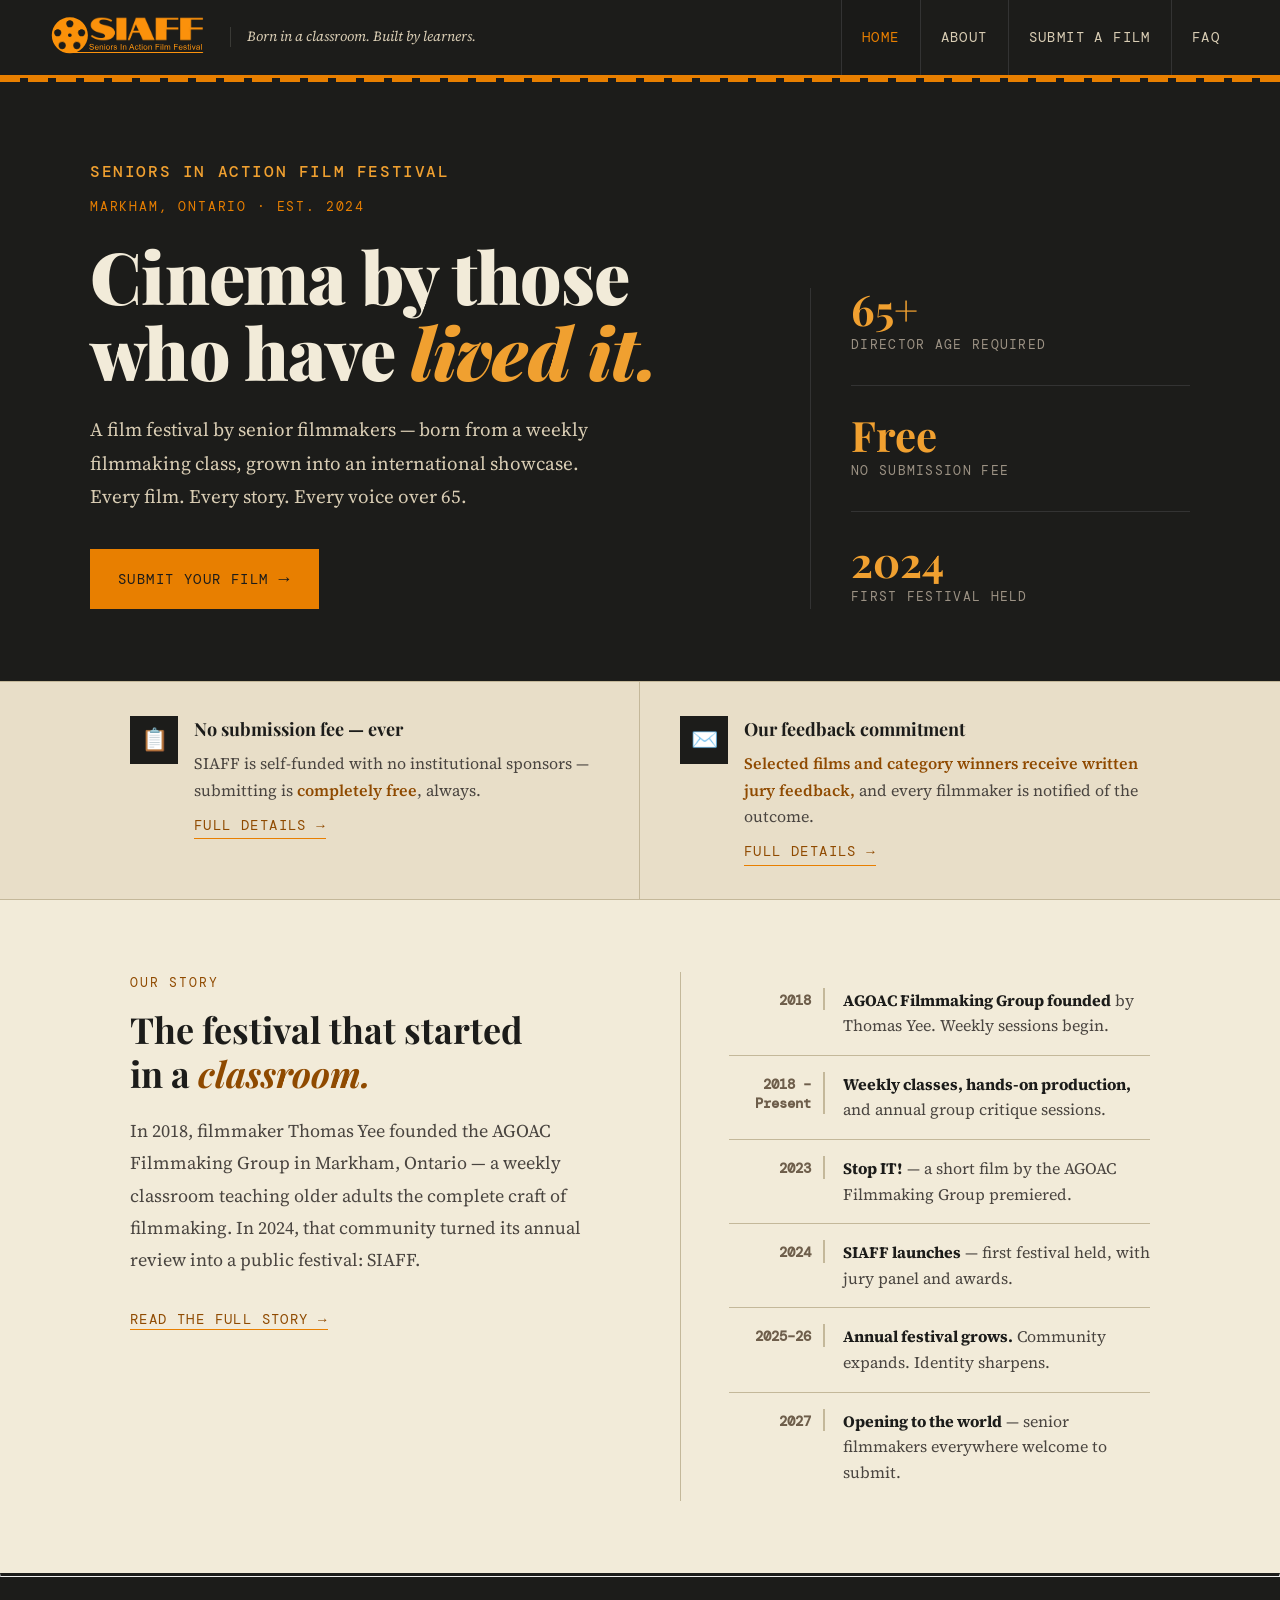
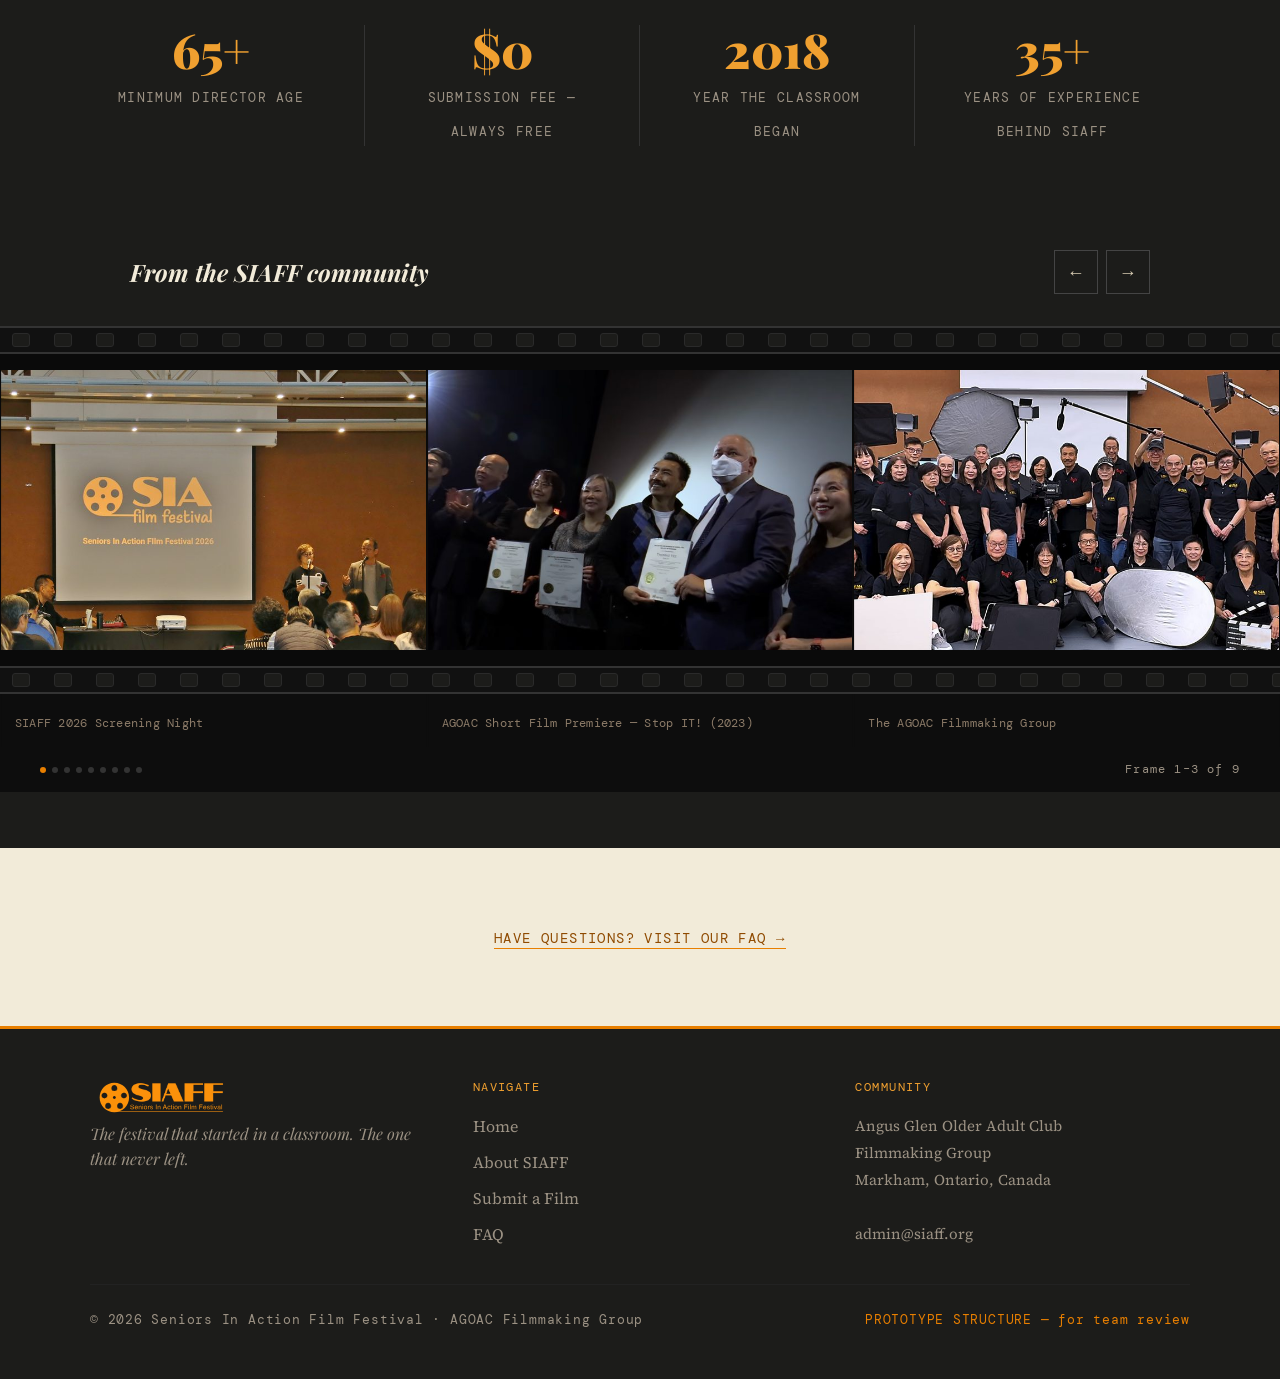
==== commit a3363ba8: "Add "Have questions?" FAQ link to homepage Placed after the filmstrip carousel and before the footer" ====
--- a/index.html
+++ b/index.html
@@ -263,6 +263,10 @@
     </div>
   </div>
 
+  <div class="section" style="text-align:center;">
+    <a class="text-link" href="faq.html">Have questions? Visit our FAQ →</a>
+  </div>
+
 <footer>
   <div class="footer-inner">
     <div class="footer-brand">
--- a/style.css
+++ b/style.css
@@ -457,9 +457,13 @@
 .frames-viewport {
   overflow: hidden;
   background: #0a0a0a;
-  padding: 16px 0;
+  padding-top: 16px;
   touch-action: pan-y;
   cursor: grab;
+}
+
+#sprockets-bottom {
+  margin-top: 16px;
 }
 
 .frames-viewport.dragging {
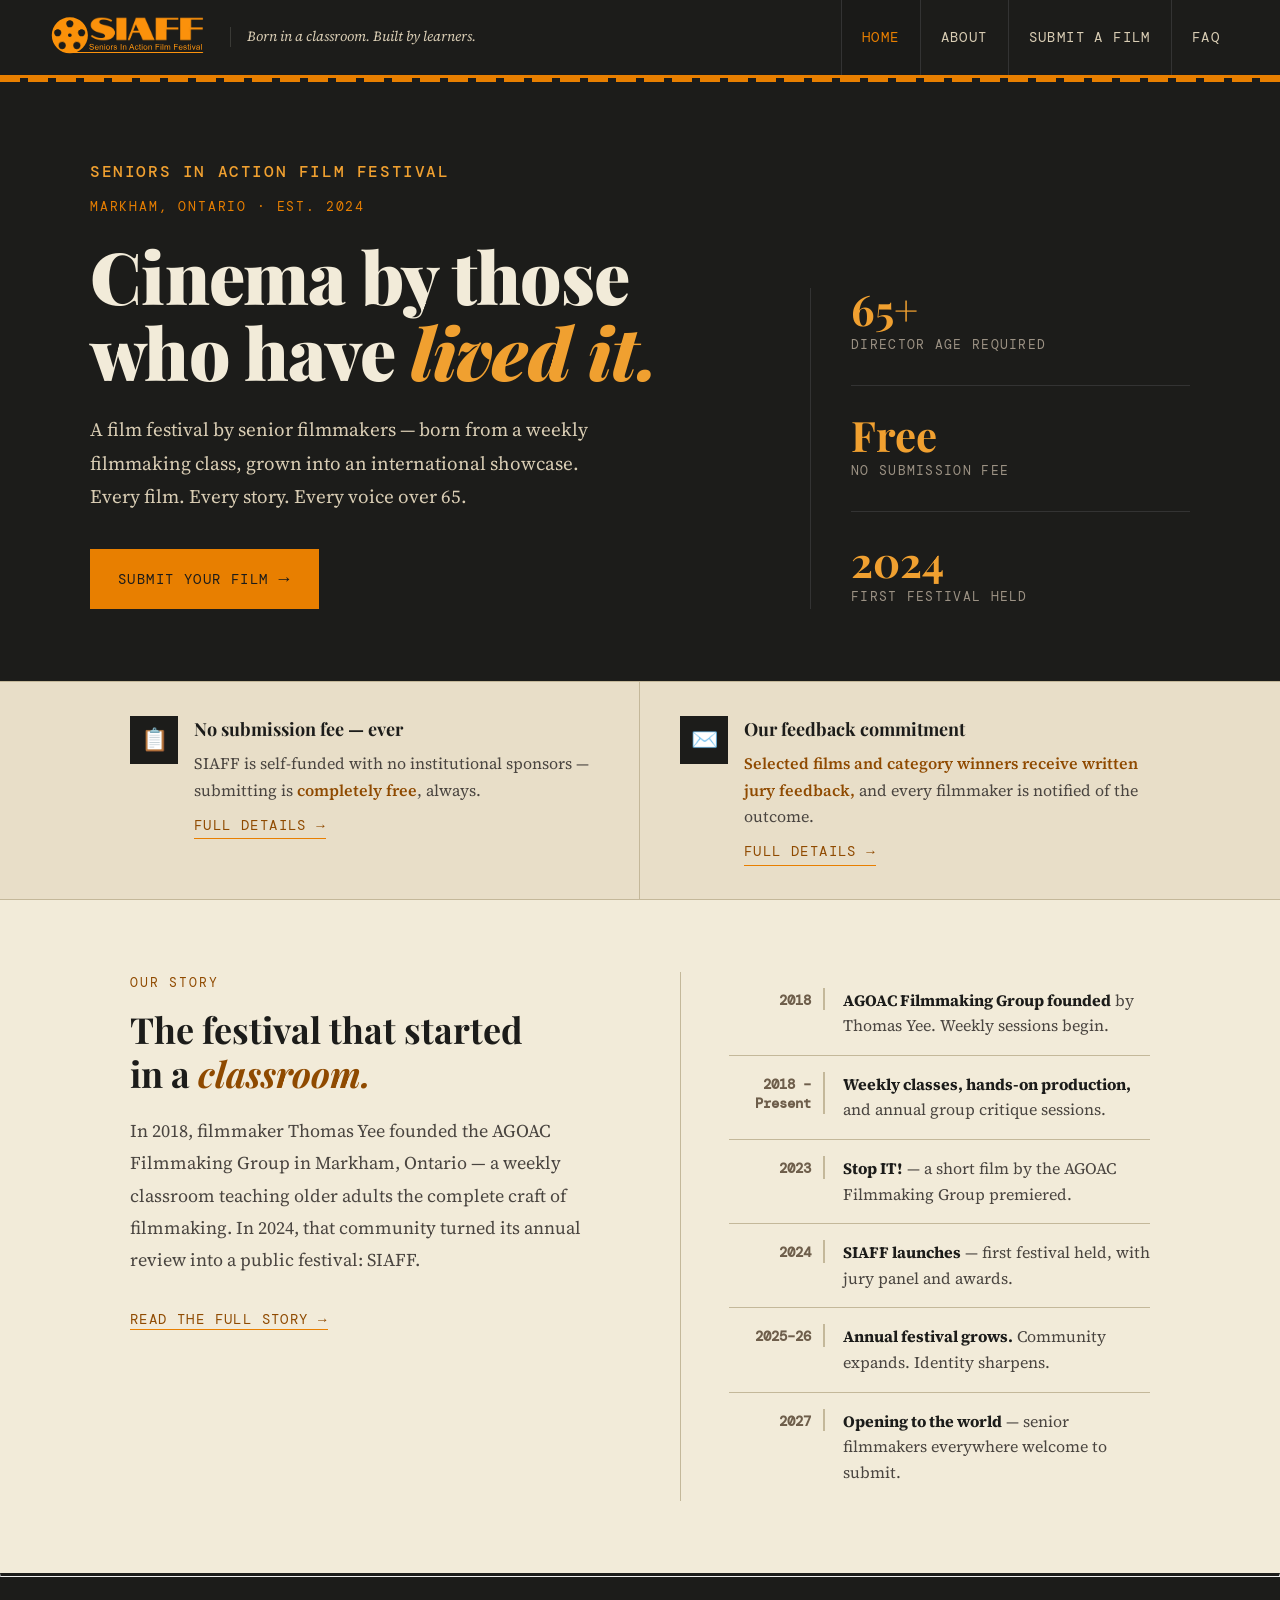
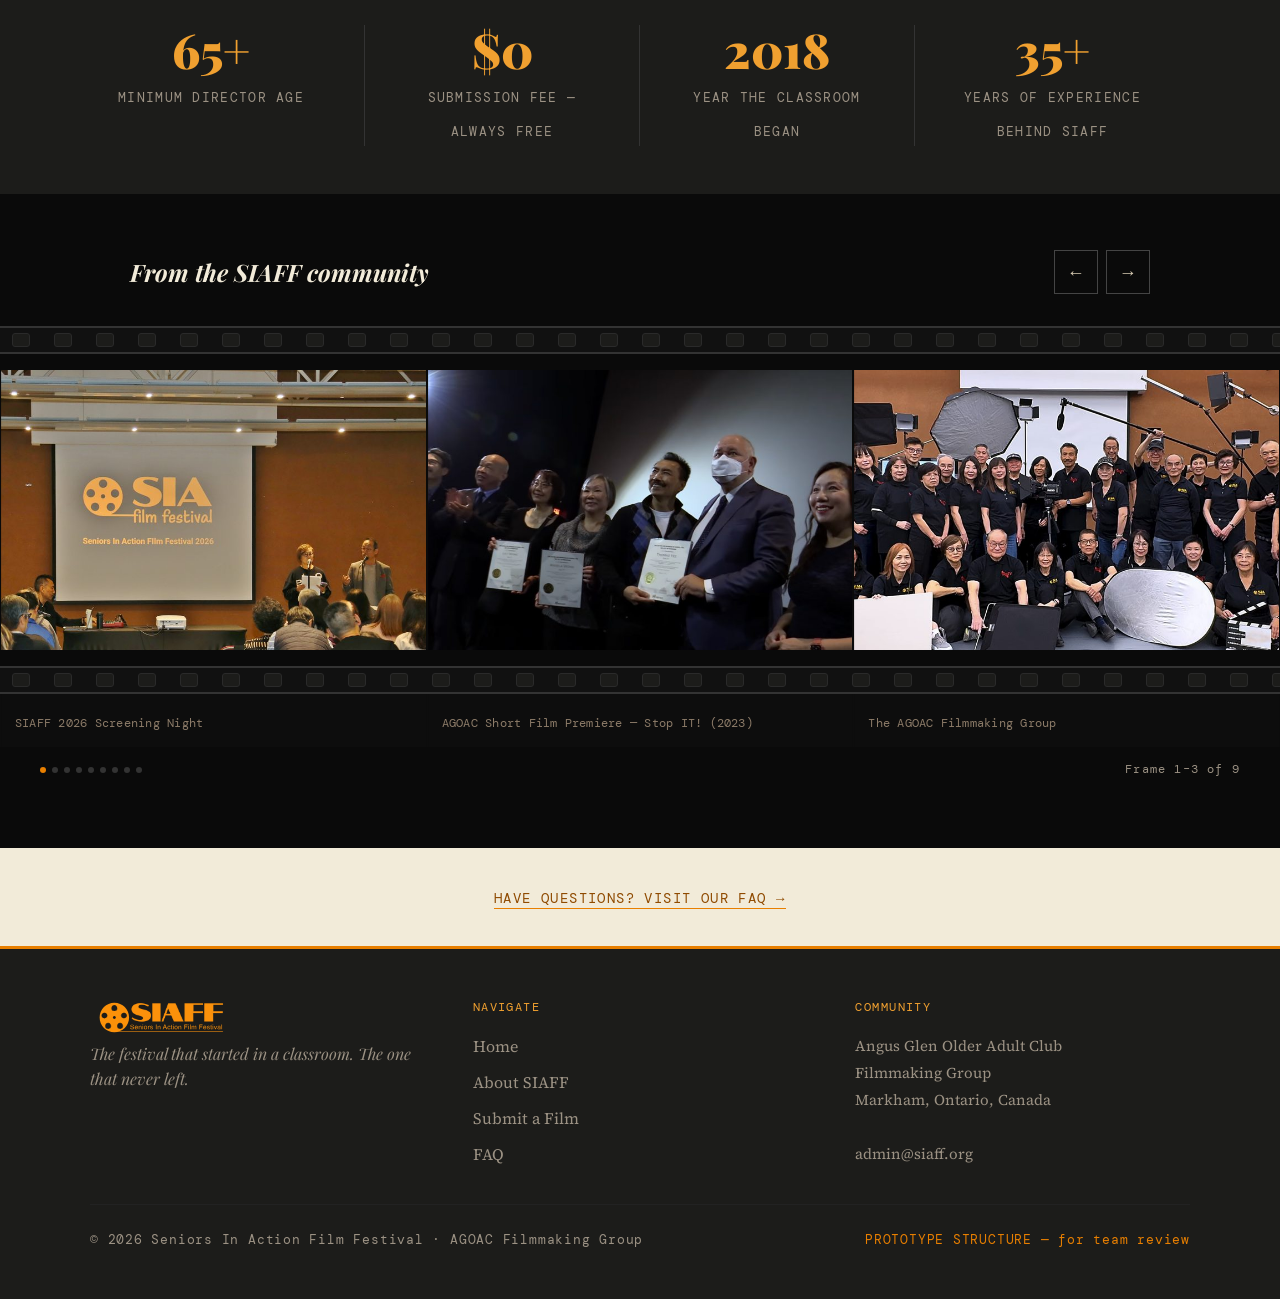
==== commit 4fc821fb: "Fix remaining carousel color band; shrink FAQ link section 1. .filmstrip-section used background: va" ====
--- a/index.html
+++ b/index.html
@@ -263,7 +263,7 @@
     </div>
   </div>
 
-  <div class="section" style="text-align:center;">
+  <div class="faq-link-section">
     <a class="text-link" href="faq.html">Have questions? Visit our FAQ →</a>
   </div>
 
--- a/style.css
+++ b/style.css
@@ -167,6 +167,7 @@
 /* ── SECTION UTILITY ────────────────────────────── */
 .section { padding: 72px 40px; max-width: 1100px; margin: 0 auto; }
 .section-narrow { max-width: 720px; }
+.faq-link-section { padding: 32px 40px; max-width: 1100px; margin: 0 auto; text-align: center; }
 .rule { border: none; border-top: 1px solid var(--rule); margin: 48px 0; }
 .rule-heavy { border-top: 3px solid var(--ink); margin: 0; }
 .eyebrow {
@@ -377,7 +378,7 @@
 
 /* ── HOME — FILMSTRIP CAROUSEL ──────────────────── */
 .filmstrip-section {
-  background: var(--ink);
+  background: #0a0a0a;
   padding: 56px 0;
   overflow: hidden;
 }
@@ -585,6 +586,7 @@
   font-size: 12px;
   color: var(--ink3);
   letter-spacing: 0.02em;
+  line-height: 1.35;
 }
 
 /* Frame counter */
@@ -593,7 +595,7 @@
   display: flex;
   align-items: center;
   gap: 12px;
-  background: #0d0d0d;
+  background: #0a0a0a;
 }
 
 .counter-dots {
@@ -1271,8 +1273,9 @@
   .notices-inner { grid-template-columns: 1fr; }
   .notice:first-child { border-right: none; border-bottom: 1px solid var(--rule); padding-right: 0; }
   .notice:last-child { padding-left: 0; }
-  .about-strip-wrapper { background: var(--paper); } .about-strip { grid-template-columns: 1fr; gap: 40px; }
+  .about-strip-wrapper { background: var(--paper); } .about-strip { grid-template-columns: 1fr; gap: 40px; padding: 48px 40px; }
   .about-strip-right { border-left: none; padding-left: 0; border-top: 1px solid var(--rule); padding-top: 32px; }
+  .facts-band { padding: 32px 40px; }
   .facts-inner { grid-template-columns: 1fr 1fr; gap: 24px; }
   .fact-item { border-right: none; padding: 0; text-align: left; }
   .about-body { grid-template-columns: 1fr; gap: 40px; }
@@ -1281,6 +1284,7 @@
   .honest-inner { grid-template-columns: 1fr; }
   .footer-inner { grid-template-columns: 1fr; gap: 32px; }
   .footer-bottom { flex-direction: column; gap: 8px; text-align: center; }
+  .filmstrip-section { padding: 40px 0; }
   .film-frame { width: calc(50% - 2px); }
   .frame-caption { width: calc(50% - 2px); }
   .section { padding: 48px 20px; }
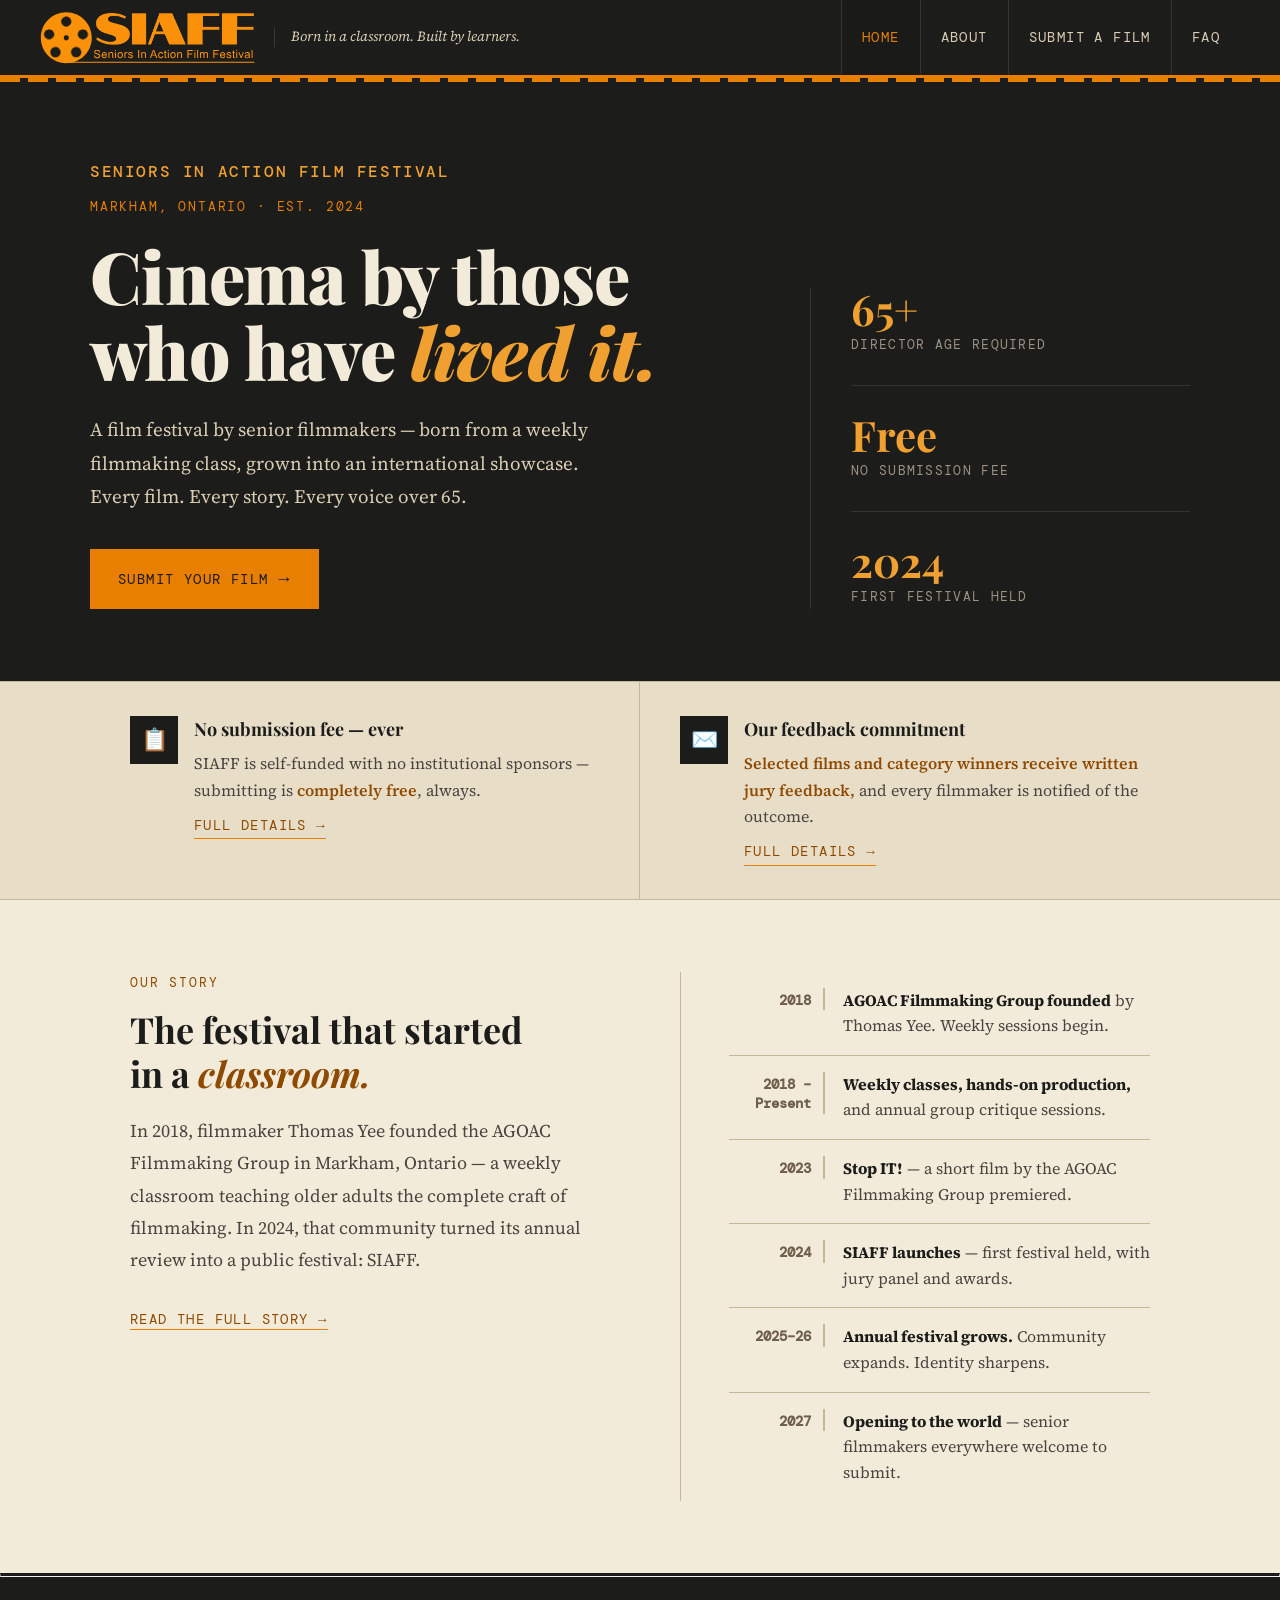
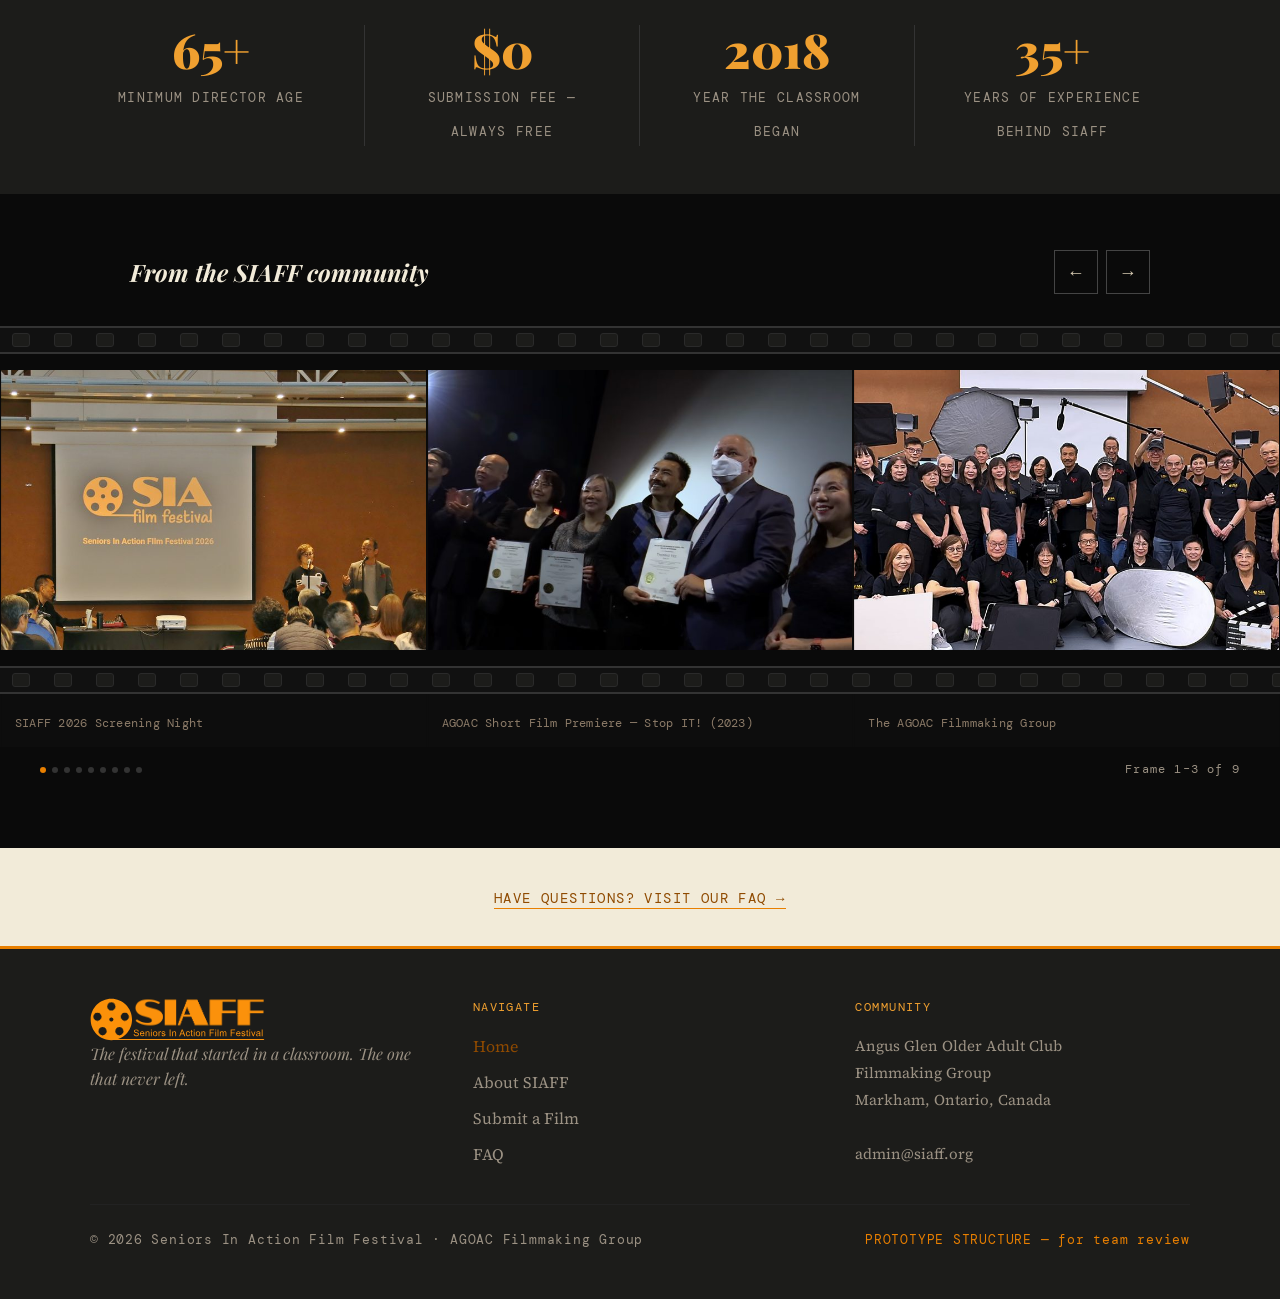
==== commit fc420b6f: "Fix logo's baked-in SVG padding; add footer active-link highlighting 1. logo.svg's viewBox (0 0 150 " ====
--- a/index.html
+++ b/index.html
@@ -276,10 +276,10 @@
     <div>
       <div class="footer-col-title">Navigate</div>
       <div class="footer-links">
-        <a href="index.html">Home</a>
-        <a href="about.html">About SIAFF</a>
-        <a href="submit.html">Submit a Film</a>
-        <a href="faq.html">FAQ</a>
+        <a href="index.html" id="footer-nav-home" class="active">Home</a>
+        <a href="about.html" id="footer-nav-about">About SIAFF</a>
+        <a href="submit.html" id="footer-nav-submit">Submit a Film</a>
+        <a href="faq.html" id="footer-nav-faq">FAQ</a>
       </div>
     </div>
     <div>
--- a/style.css
+++ b/style.css
@@ -1232,6 +1232,7 @@
 }
 
 .footer-links a:hover { color: var(--paper3); }
+.footer-links a.active { color: var(--red3); }
 
 .footer-address {
   font-size: 15px;
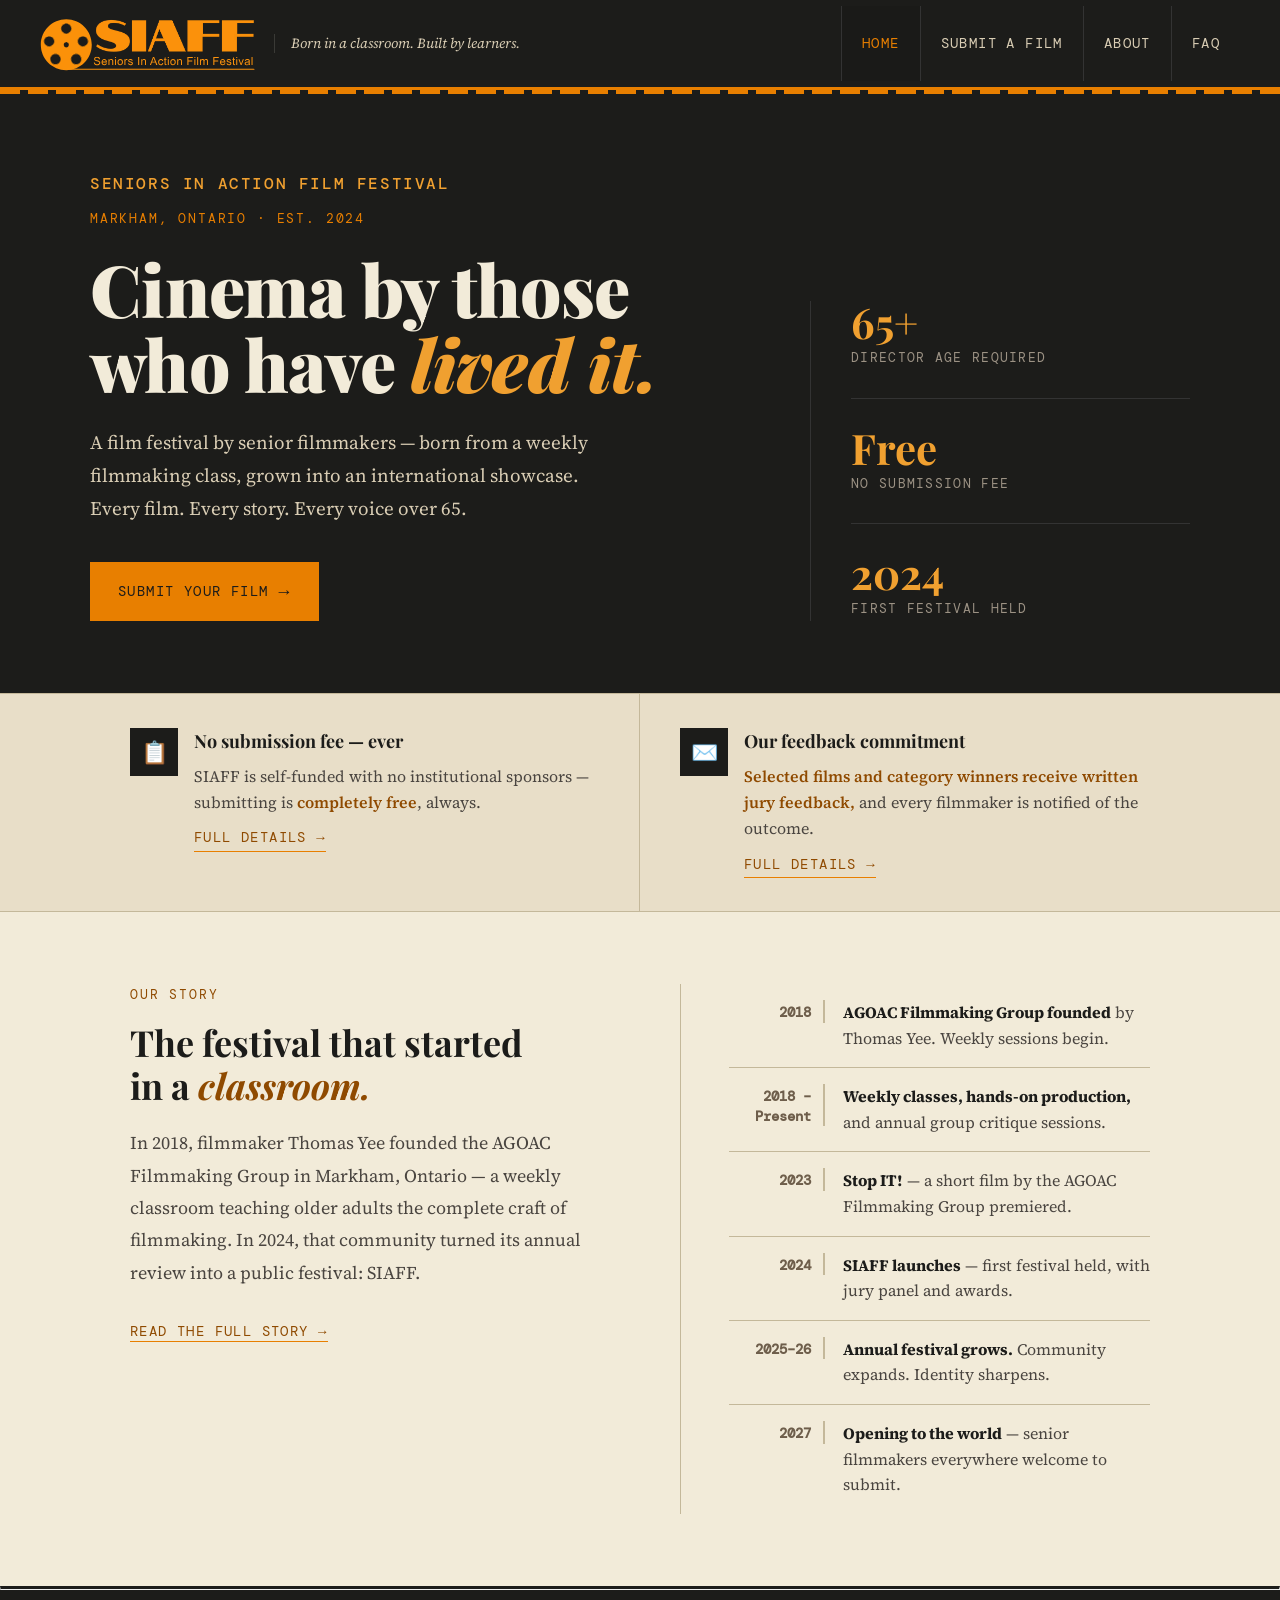
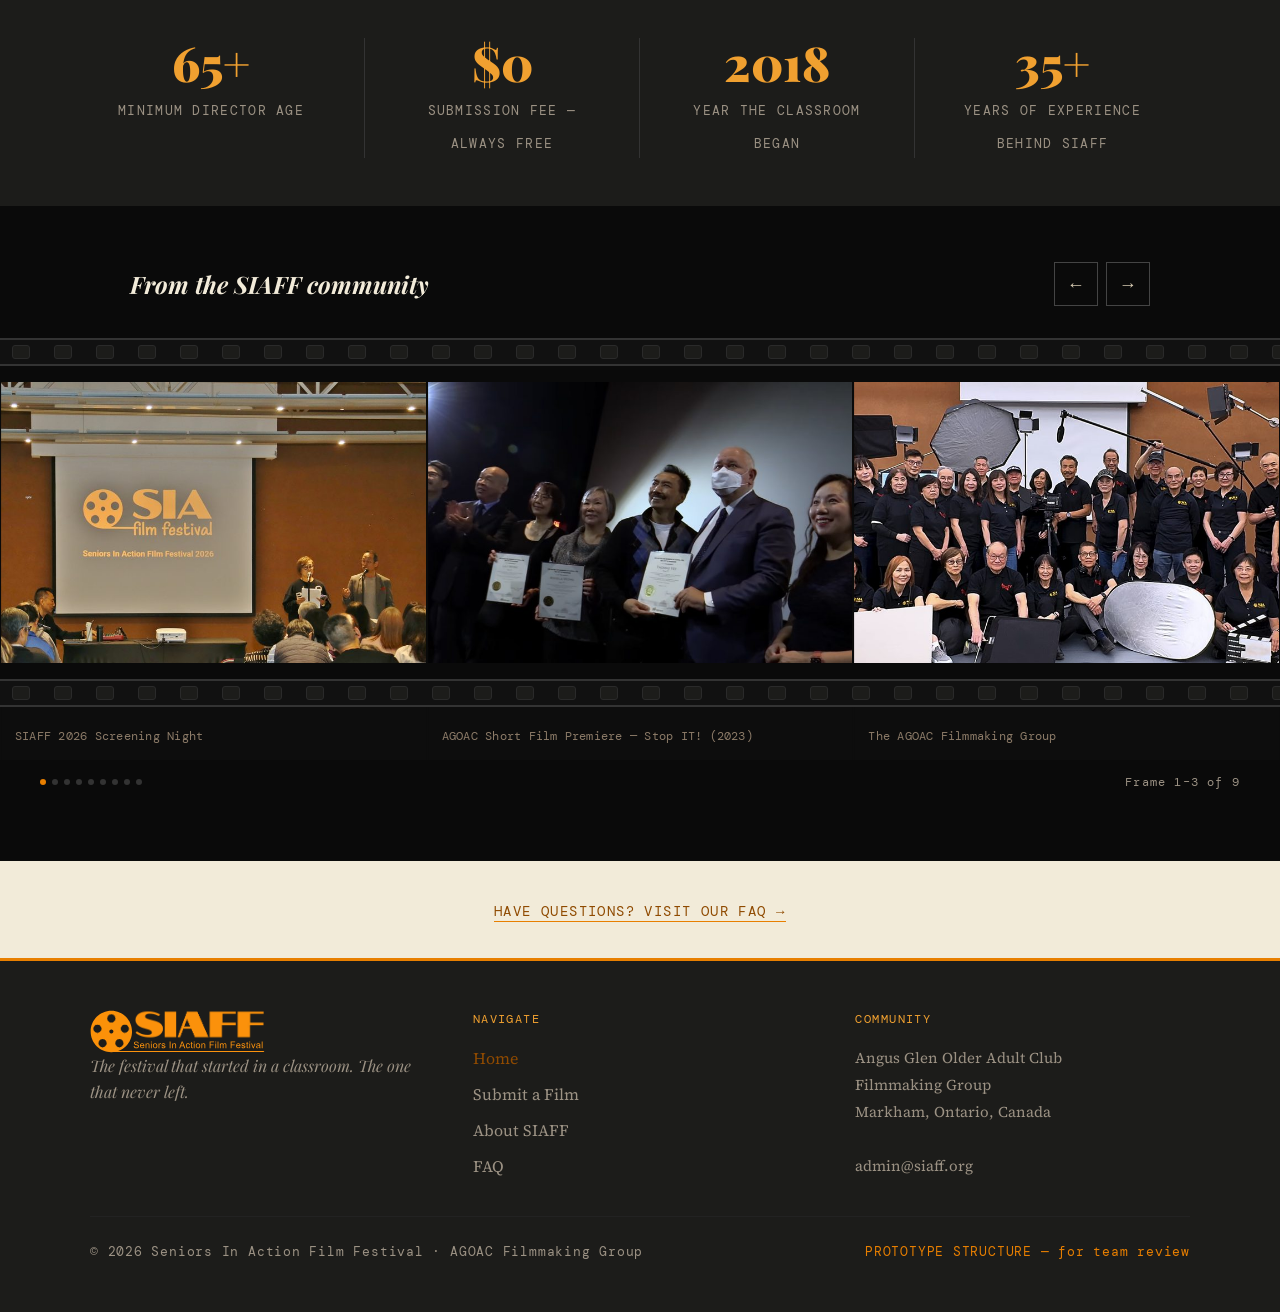
==== commit 37d692ed: "Reorder nav to Home, Submit a Film, About, FAQ Puts Submit ahead of About in both the top nav and fo" ====
--- a/index.html
+++ b/index.html
@@ -30,8 +30,8 @@
 
   <ul class="nav-links" id="navLinks">
     <li><a href="index.html" id="nav-home" class="active">Home</a></li>
+    <li><a href="submit.html" id="nav-submit">Submit a Film</a></li>
     <li><a href="about.html" id="nav-about">About</a></li>
-    <li><a href="submit.html" id="nav-submit">Submit a Film</a></li>
     <li><a href="faq.html" id="nav-faq">FAQ</a></li>
   </ul>
 </nav>
@@ -277,8 +277,8 @@
       <div class="footer-col-title">Navigate</div>
       <div class="footer-links">
         <a href="index.html" id="footer-nav-home" class="active">Home</a>
+        <a href="submit.html" id="footer-nav-submit">Submit a Film</a>
         <a href="about.html" id="footer-nav-about">About SIAFF</a>
-        <a href="submit.html" id="footer-nav-submit">Submit a Film</a>
         <a href="faq.html" id="footer-nav-faq">FAQ</a>
       </div>
     </div>
--- a/style.css
+++ b/style.css
@@ -54,7 +54,7 @@
   position: sticky;
   top: 0;
   z-index: 100;
-  border-bottom: 3px solid var(--red); min-height: 74px;
+  border-bottom: 3px solid var(--red); min-height: 90px;
 }
 
 .nav-brand {
@@ -822,6 +822,7 @@
   color: var(--ink);
   line-height: 1.25;
   margin-bottom: 16px;
+  scroll-margin-top: 90px;
   margin-top: 48px;
 }
 
@@ -911,11 +912,19 @@
 
 .submit-hero-h1 {
   font-family: var(--serif);
-  font-size: clamp(32px, 4vw, 56px);
+  font-size: clamp(36px, 5vw, 64px);
   font-weight: 900;
   color: var(--ink);
   line-height: 1.1;
   margin-bottom: 12px;
+}
+
+/* Intentional contrast exception: this white-on-orange combination measures
+   2.81:1, below the 3:1 WCAG AA minimum for large text. Approved by Ken
+   as a deliberate stylistic choice, to be reviewed with the team. */
+.submit-hero-h1 em {
+  font-style: italic;
+  color: #FFFFFF;
 }
 
 .submit-hero-sub {
@@ -994,6 +1003,7 @@
   color: var(--ink);
   margin-bottom: 16px;
   margin-top: 48px;
+  scroll-margin-top: 90px;
   padding-bottom: 12px;
   border-bottom: 1px solid var(--rule);
 }
@@ -1089,6 +1099,11 @@
   margin-bottom: 16px;
   position: sticky;
   top: 80px;
+}
+
+.anchor-marker {
+  display: block;
+  scroll-margin-top: 90px;
 }
 
 .submit-box-title {
@@ -1352,6 +1367,12 @@
   padding: 0 2px 20px;
   max-width: 640px;
 }
+.faq-answer a {
+  color: var(--red3);
+  text-decoration: underline;
+  text-underline-offset: 2px;
+}
+.faq-answer a:hover { color: var(--red2); }
 
 /* ── FAQ — AI CHAT WIDGET ───────────────────────── */
 .chat-section {
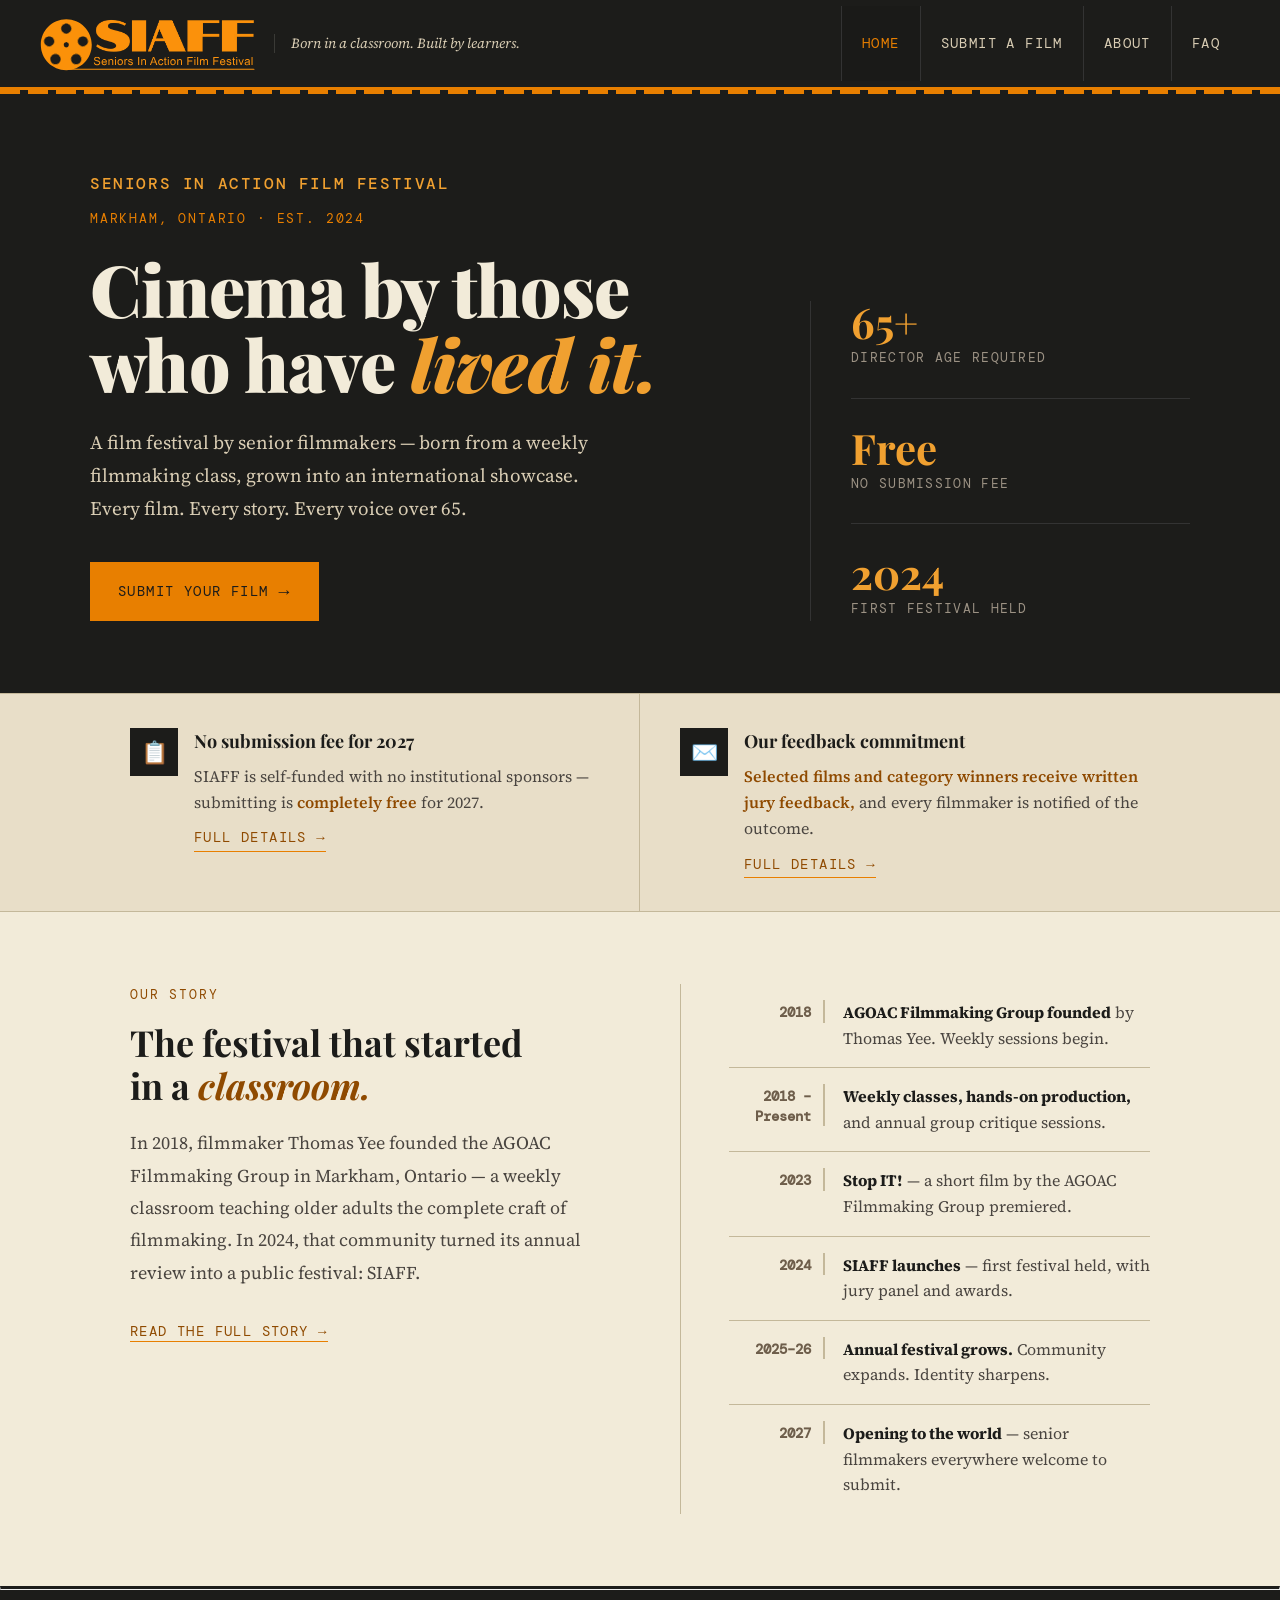
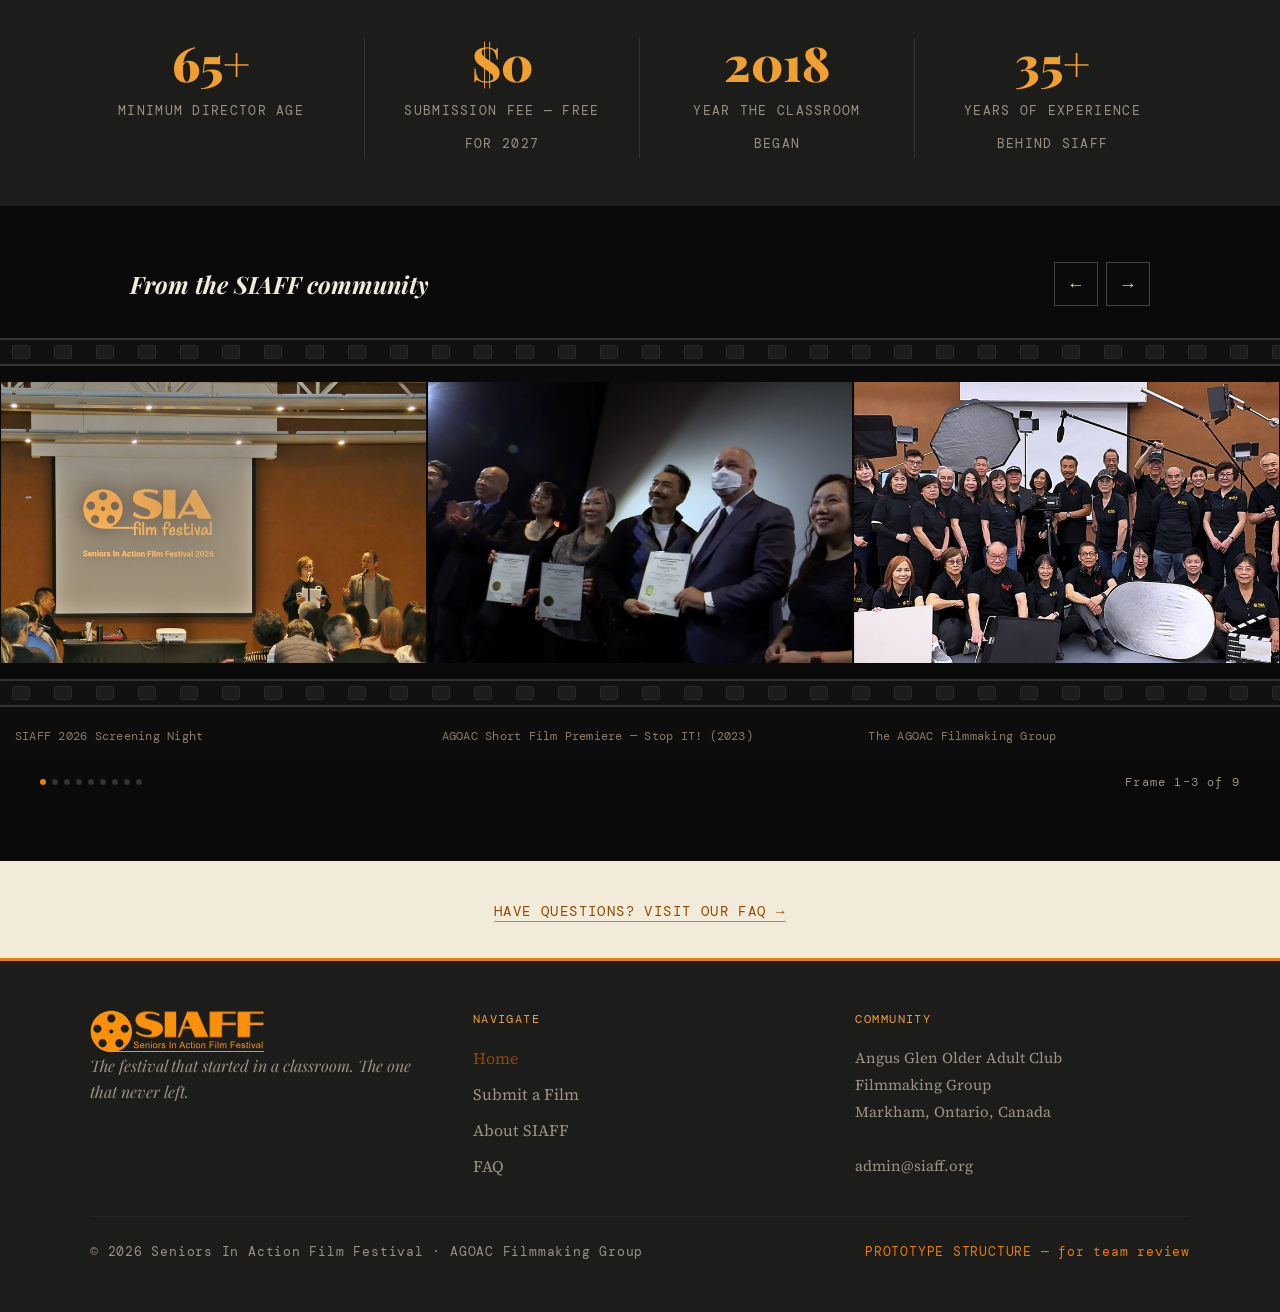
==== commit 3b696788: "Soften permanent fee-free wording to scope it to 2027 Replaces "always/ever/will not change" languag" ====
--- a/index.html
+++ b/index.html
@@ -74,8 +74,8 @@
       <div class="notice">
         <div class="notice-icon">📋</div>
         <div>
-          <div class="notice-title">No submission fee — ever</div>
-          <div class="notice-body">SIAFF is self-funded with no institutional sponsors — submitting is <strong>completely free</strong>, always.</div>
+          <div class="notice-title">No submission fee for 2027</div>
+          <div class="notice-body">SIAFF is self-funded with no institutional sponsors — submitting is <strong>completely free</strong> for 2027.</div>
           <a class="text-link" href="submit.html#submission-fee">Full details →</a>
         </div>
       </div>
@@ -141,7 +141,7 @@
       </div>
       <div class="fact-item">
         <span class="fact-num">$0</span>
-        <span class="fact-label">Submission fee — always free</span>
+        <span class="fact-label">Submission fee — free for 2027</span>
       </div>
       <div class="fact-item">
         <span class="fact-num">2018</span>
--- a/style.css
+++ b/style.css
@@ -934,6 +934,23 @@
   line-height: 1.7;
 }
 
+/* Fast-track link: mobile/narrow only — desktop relies on the sticky sidebar instead */
+.submit-hero-fasttrack {
+  display: none;
+  font-family: var(--mono);
+  font-size: 14px;
+  letter-spacing: 0.1em;
+  text-transform: uppercase;
+  background: var(--ink);
+  color: var(--paper);
+  padding: 13px 20px;
+  text-decoration: none;
+  cursor: pointer;
+  transition: opacity 0.2s;
+}
+
+.submit-hero-fasttrack:hover { opacity: 0.7; }
+
 /* Honest notices — prominent */
 .honest-notices {
   background: var(--ink);
@@ -989,7 +1006,7 @@
   display: grid;
   grid-template-columns: 1fr 360px;
   gap: 72px;
-  align-items: start;
+  align-items: stretch;
 }
 
 .submit-main {
@@ -1306,6 +1323,7 @@
   .section { padding: 48px 20px; }
   .about-hero { padding: 48px 20px 40px; }
   .submit-hero { padding: 48px 20px; }
+  .submit-hero-fasttrack { display: inline-block; margin-top: 20px; }
 }
 
 /* ── FAQ PAGE ───────────────────────────────────── */
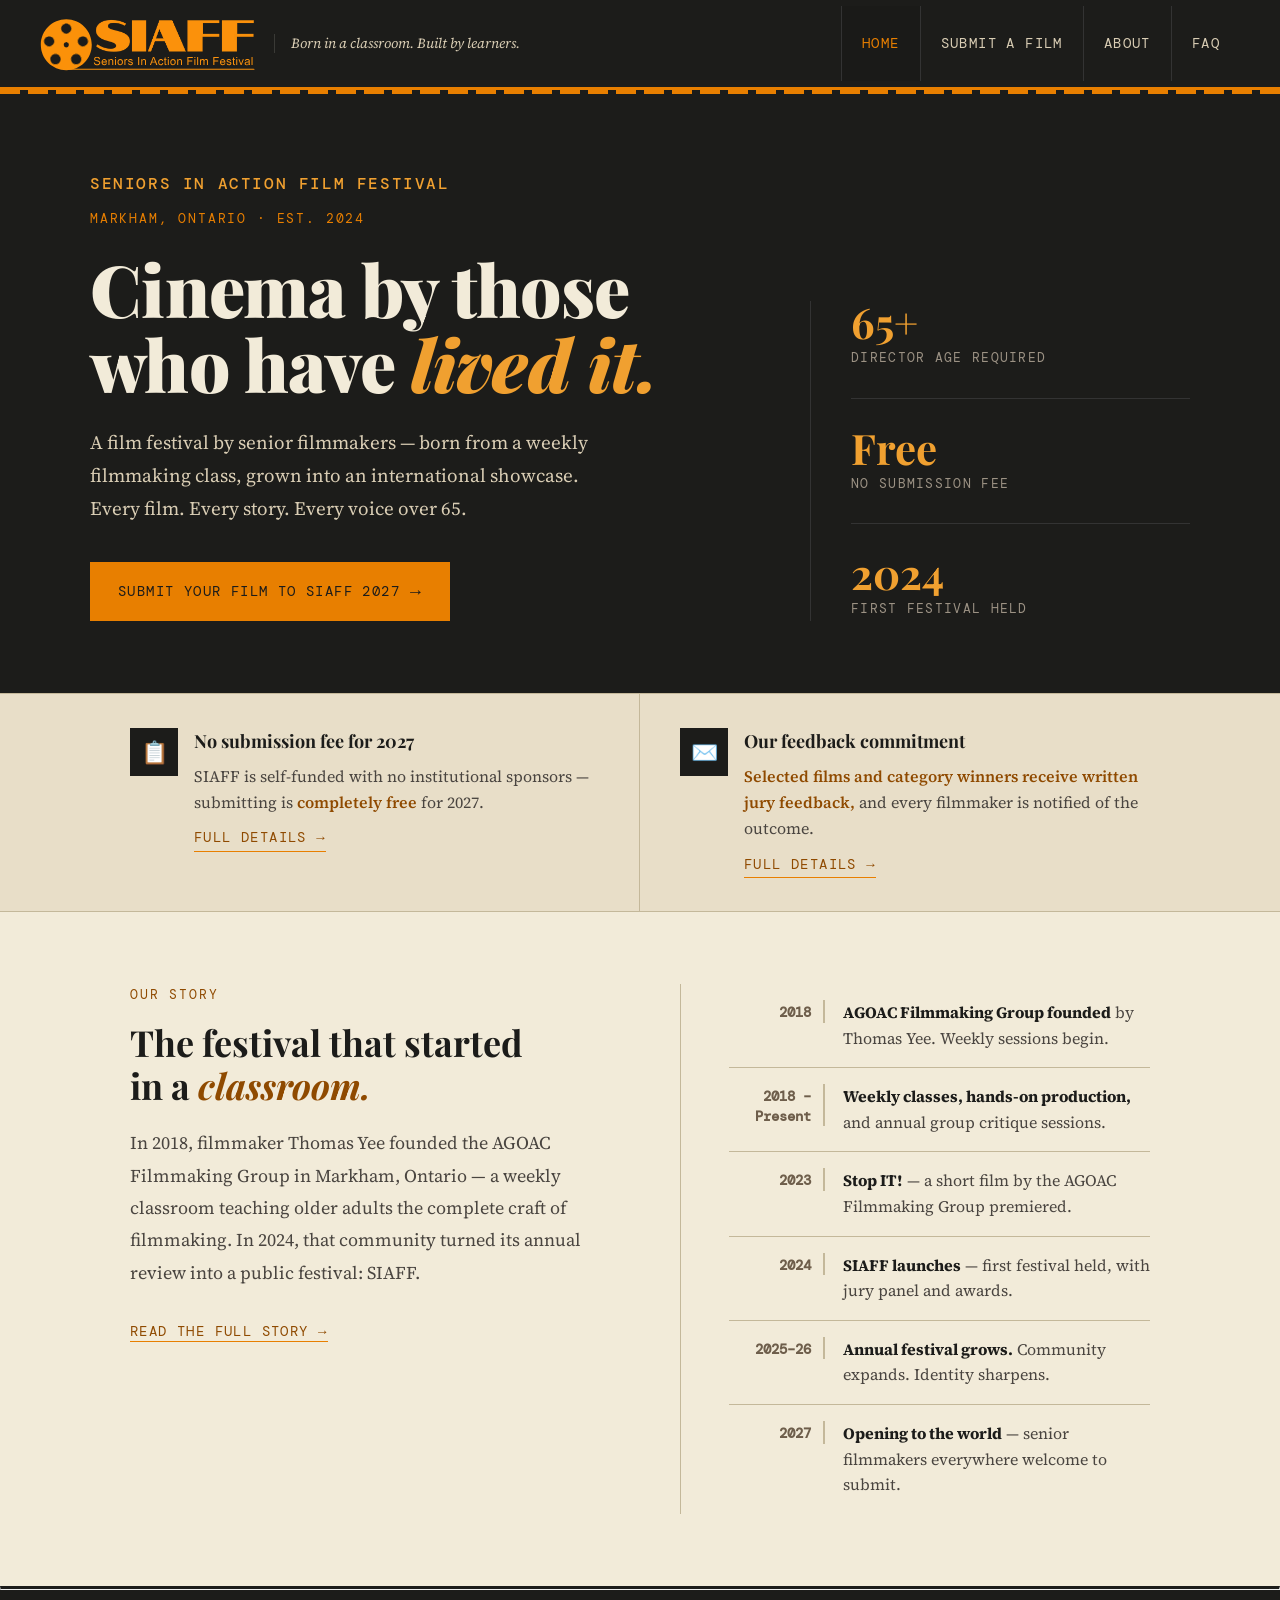
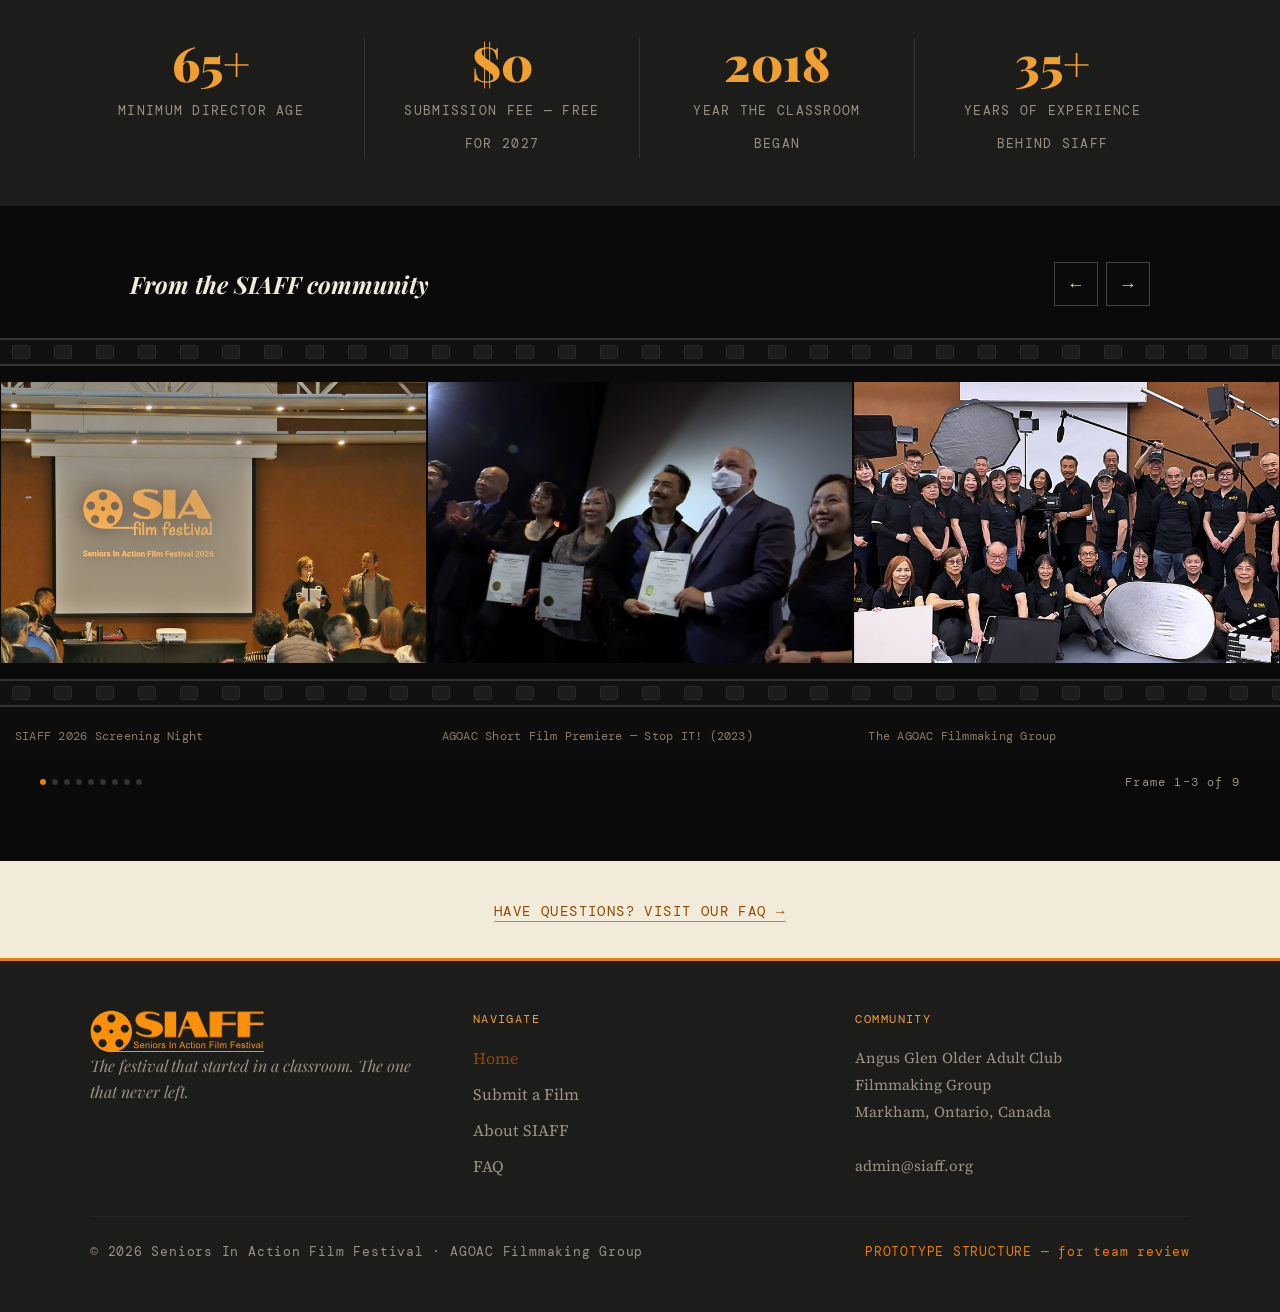
==== commit bb70b0eb: "Add "2027" to submit CTA buttons (5 locations) Clarifies which festival year each submit-related CTA" ====
--- a/index.html
+++ b/index.html
@@ -46,7 +46,7 @@
         <h1 class="hero-h1">Cinema by those<br>who have <em>lived it.</em></h1>
         <p class="hero-body">A film festival by senior filmmakers — born from a weekly filmmaking class, grown into an international showcase. Every film. Every story. Every voice over 65.</p>
         <a class="hero-cta" href="submit.html">
-          Submit your film <span class="hero-cta-arrow">→</span>
+          Submit your film to SIAFF 2027 <span class="hero-cta-arrow">→</span>
         </a>
       </div>
       <div class="hero-aside">
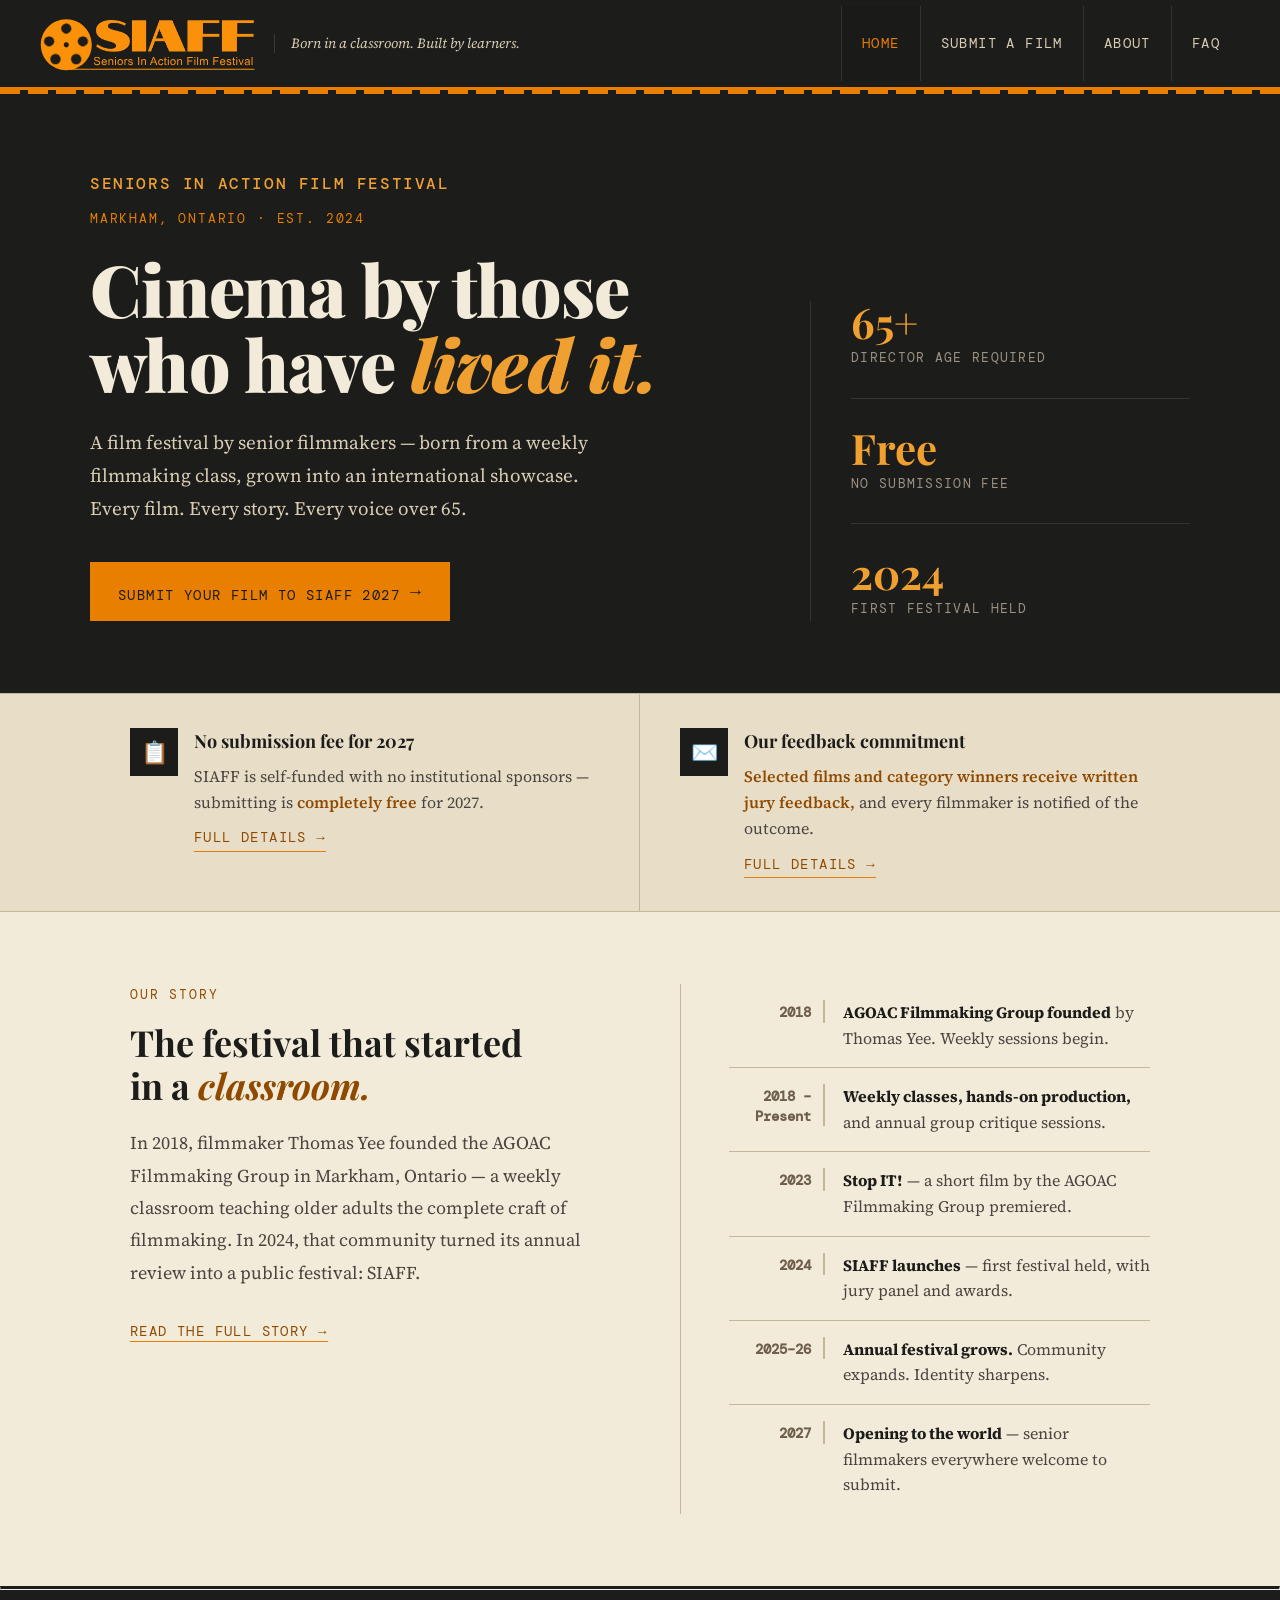
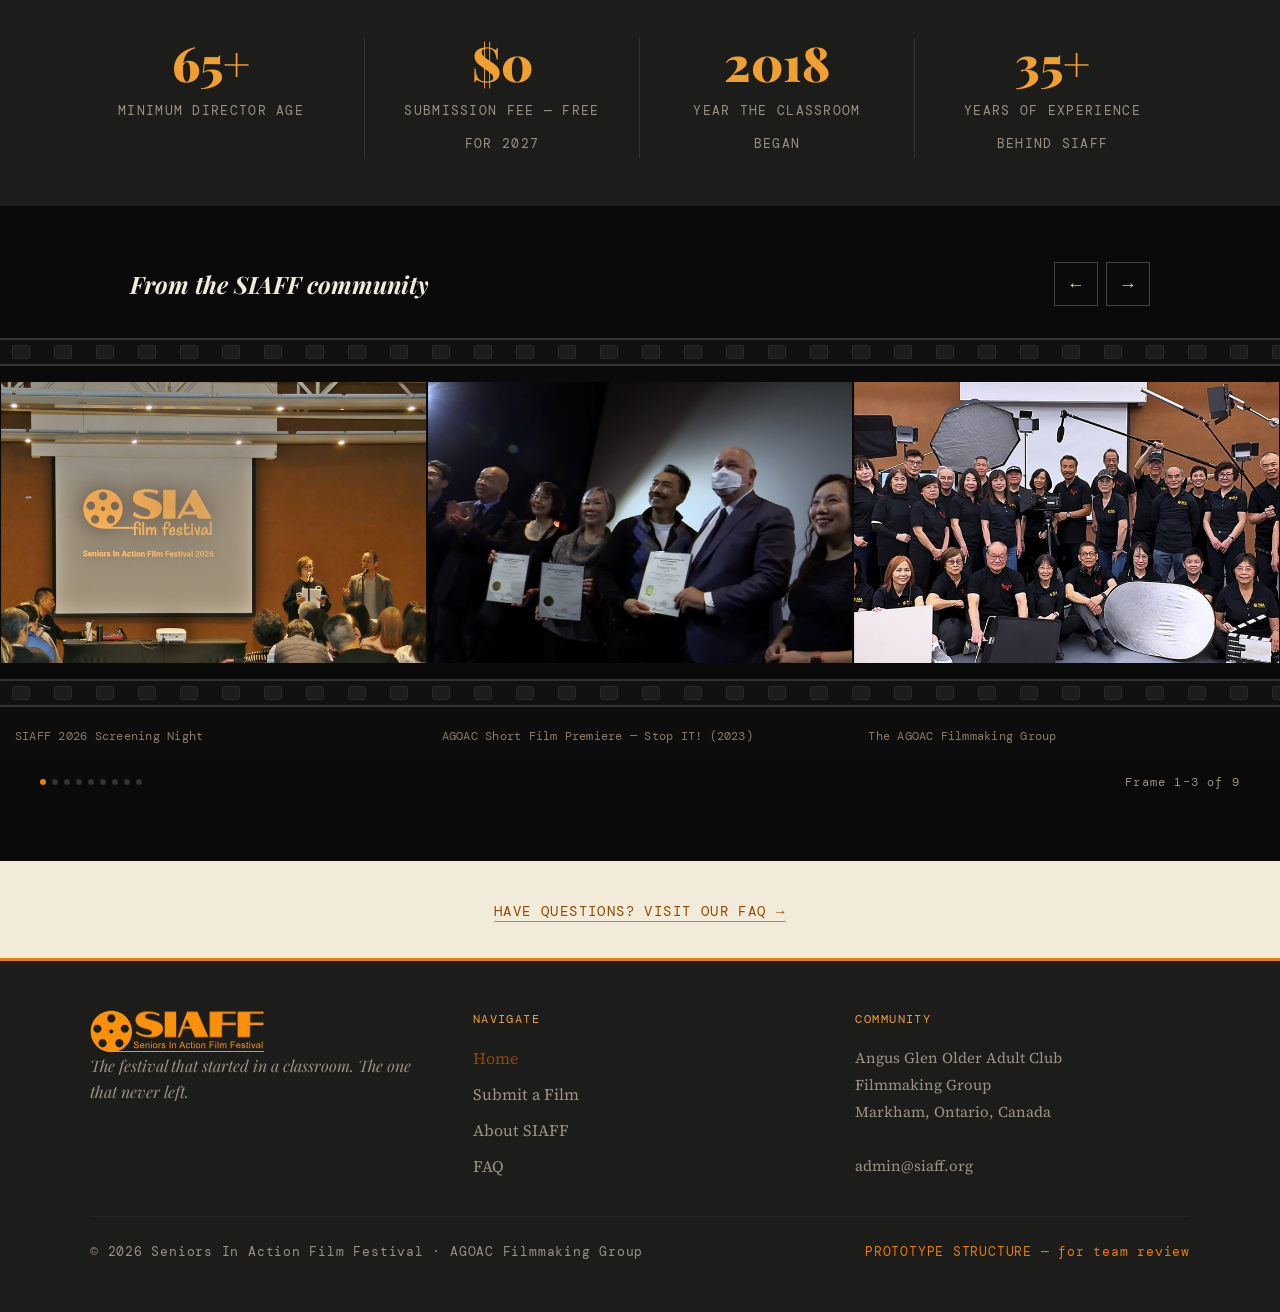
==== commit 91ed48f8: "Add links to footer address block, styled subtly Wraps "Angus Glen Older Adult Club / Filmmaking Gro" ====
--- a/index.html
+++ b/index.html
@@ -285,11 +285,11 @@
     <div>
       <div class="footer-col-title">Community</div>
       <address class="footer-address">
-        Angus Glen Older Adult Club<br>
-        Filmmaking Group<br>
+        <a href="https://www.agoac.ca/ca/main.php" target="_blank">Angus Glen Older Adult Club<br>
+        Filmmaking Group</a><br>
         Markham, Ontario, Canada<br>
         <br>
-        admin@siaff.org
+        <a href="mailto:admin@siaff.org">admin@siaff.org</a>
       </address>
     </div>
   </div>
--- a/style.css
+++ b/style.css
@@ -255,7 +255,7 @@
 
 .hero-cta {
   display: inline-flex;
-  align-items: center;
+  align-items: flex-end;
   gap: 10px;
   background: var(--red);
   color: var(--ink);
@@ -1271,6 +1271,17 @@
   color: var(--footer-text);
   line-height: 1.8;
   font-style: normal;
+}
+
+.footer-address a {
+  color: var(--footer-text);
+  text-decoration: none;
+  transition: color 0.2s;
+}
+.footer-address a:hover { color: var(--paper3); }
+.footer-address a:focus-visible {
+  outline: 2px solid var(--red3);
+  outline-offset: 2px;
 }
 
 .footer-bottom {
